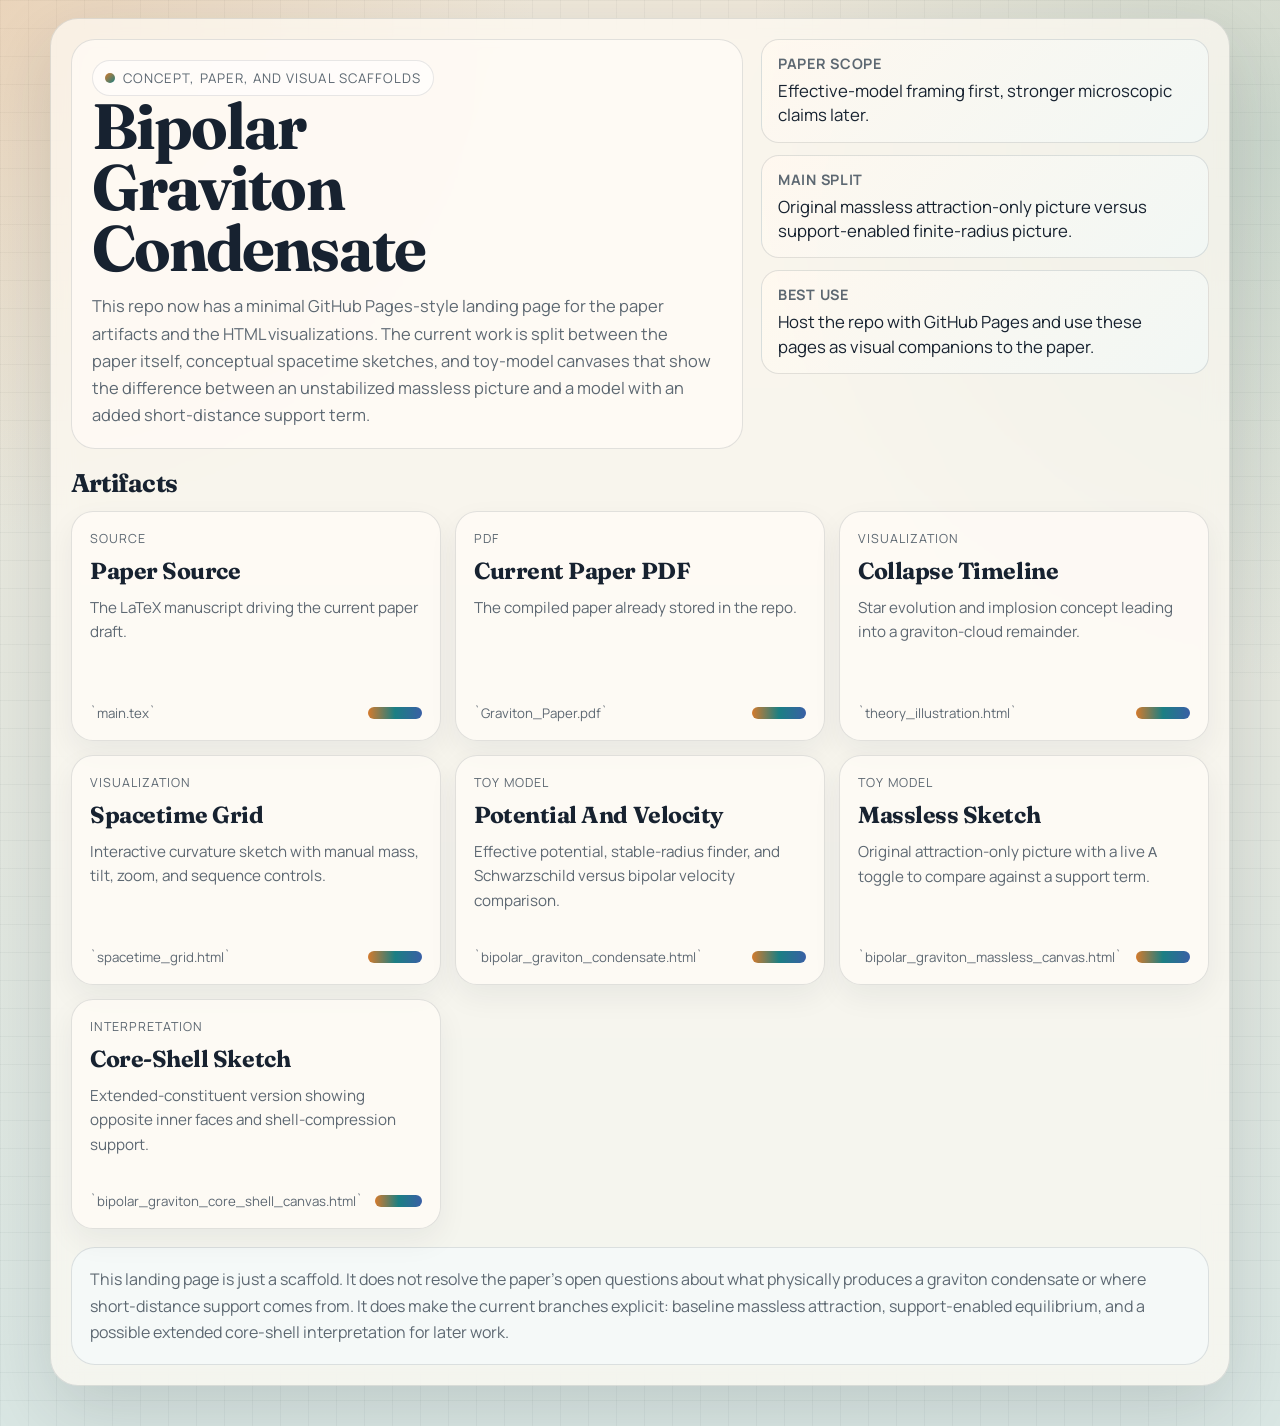
==== index.html @ 7fb21611 "Add visualization scaffold and landing page" ====
<!doctype html>
<html lang="en">
<head>
  <meta charset="utf-8" />
  <meta name="viewport" content="width=device-width, initial-scale=1" />
  <title>Bipolar Graviton Condensate</title>
  <style>
    @import url('https://fonts.googleapis.com/css2?family=Fraunces:opsz,wght@9..144,600;9..144,700&family=Manrope:wght@400;500;700&display=swap');

    :root {
      --bg-a: #efe8da;
      --bg-b: #d9e6e3;
      --ink: #172230;
      --muted: #5d6872;
      --line: rgba(23, 34, 48, 0.12);
      --card: rgba(255, 252, 246, 0.76);
      --shadow: rgba(26, 34, 45, 0.14);
      --accent-a: #d47a2c;
      --accent-b: #1b7f83;
      --accent-c: #395fa5;
    }

    * {
      box-sizing: border-box;
    }

    body {
      margin: 0;
      min-height: 100vh;
      color: var(--ink);
      font-family: 'Manrope', sans-serif;
      background:
        radial-gradient(circle at 0% 0%, rgba(212, 122, 44, 0.18), transparent 28%),
        radial-gradient(circle at 100% 10%, rgba(27, 127, 131, 0.16), transparent 30%),
        linear-gradient(rgba(23, 34, 48, 0.04) 1px, transparent 1px),
        linear-gradient(90deg, rgba(23, 34, 48, 0.04) 1px, transparent 1px),
        linear-gradient(180deg, var(--bg-a), var(--bg-b));
      background-size: auto, auto, 28px 28px, 28px 28px, auto;
    }

    main {
      width: min(1180px, calc(100vw - 28px));
      margin: 18px auto 40px;
      padding: 20px;
      border-radius: 28px;
      border: 1px solid var(--line);
      background: rgba(255, 251, 244, 0.7);
      box-shadow: 0 24px 70px var(--shadow);
      backdrop-filter: blur(12px);
    }

    .hero {
      display: grid;
      grid-template-columns: 1.2fr 0.8fr;
      gap: 18px;
      align-items: stretch;
      margin-bottom: 18px;
    }

    .panel {
      padding: 20px;
      border-radius: 24px;
      border: 1px solid var(--line);
      background: var(--card);
    }

    h1,
    h2 {
      margin: 0;
      font-family: 'Fraunces', serif;
      letter-spacing: -0.03em;
    }

    h1 {
      font-size: clamp(2.4rem, 5vw, 4.8rem);
      line-height: 0.95;
      max-width: 9ch;
    }

    .lead {
      margin: 14px 0 0;
      max-width: 62ch;
      color: var(--muted);
      line-height: 1.65;
      font-size: 1.03rem;
    }

    .tag {
      display: inline-flex;
      align-items: center;
      gap: 8px;
      padding: 8px 12px;
      border-radius: 999px;
      border: 1px solid rgba(23, 34, 48, 0.1);
      background: rgba(255, 255, 255, 0.55);
      font-size: 0.83rem;
      text-transform: uppercase;
      letter-spacing: 0.08em;
      color: var(--muted);
    }

    .pulse {
      width: 10px;
      height: 10px;
      border-radius: 999px;
      background: linear-gradient(135deg, var(--accent-a), var(--accent-b));
      box-shadow: 0 0 0 0 rgba(27, 127, 131, 0.34);
      animation: pulse 2.8s infinite;
    }

    @keyframes pulse {
      0% { box-shadow: 0 0 0 0 rgba(27, 127, 131, 0.34); }
      70% { box-shadow: 0 0 0 18px rgba(27, 127, 131, 0); }
      100% { box-shadow: 0 0 0 0 rgba(27, 127, 131, 0); }
    }

    .summary {
      display: grid;
      gap: 12px;
      align-content: start;
    }

    .summary-card {
      padding: 14px 16px;
      border-radius: 18px;
      border: 1px solid var(--line);
      background:
        linear-gradient(135deg, rgba(255, 248, 239, 0.88), rgba(241, 247, 245, 0.88));
    }

    .summary-card strong {
      display: block;
      margin-bottom: 6px;
      font-size: 0.9rem;
      text-transform: uppercase;
      letter-spacing: 0.05em;
      color: var(--muted);
    }

    .summary-card span {
      font-size: 1.05rem;
      line-height: 1.45;
    }

    .section-title {
      margin: 8px 0 12px;
      font-size: clamp(1.4rem, 2vw, 2rem);
    }

    .grid {
      display: grid;
      grid-template-columns: repeat(3, minmax(0, 1fr));
      gap: 14px;
    }

    a.card {
      display: flex;
      flex-direction: column;
      gap: 12px;
      min-height: 230px;
      padding: 18px;
      border-radius: 22px;
      border: 1px solid var(--line);
      background: var(--card);
      color: inherit;
      text-decoration: none;
      box-shadow: 0 12px 30px rgba(23, 34, 48, 0.06);
      transition: transform 160ms ease, box-shadow 160ms ease, border-color 160ms ease;
    }

    a.card:hover {
      transform: translateY(-3px);
      border-color: rgba(27, 127, 131, 0.35);
      box-shadow: 0 18px 36px rgba(23, 34, 48, 0.1);
    }

    .kicker {
      font-size: 0.78rem;
      text-transform: uppercase;
      letter-spacing: 0.08em;
      color: var(--muted);
    }

    .card h3 {
      margin: 0;
      font-family: 'Fraunces', serif;
      font-size: 1.45rem;
      line-height: 1.06;
      letter-spacing: -0.02em;
    }

    .card p {
      margin: 0;
      color: var(--muted);
      line-height: 1.6;
      font-size: 0.95rem;
    }

    .meta {
      margin-top: auto;
      display: flex;
      justify-content: space-between;
      gap: 12px;
      align-items: center;
      font-size: 0.83rem;
      color: var(--muted);
    }

    .swatch {
      width: 54px;
      height: 12px;
      border-radius: 999px;
      background: linear-gradient(90deg, var(--accent-a), var(--accent-b), var(--accent-c));
    }

    .notes {
      margin-top: 18px;
      padding: 18px;
      border-radius: 24px;
      border: 1px solid var(--line);
      background: rgba(246, 251, 251, 0.72);
      color: var(--muted);
      line-height: 1.65;
    }

    @media (max-width: 980px) {
      .hero,
      .grid {
        grid-template-columns: 1fr;
      }
    }
  </style>
</head>
<body>
  <main>
    <section class="hero">
      <div class="panel">
        <div class="tag"><span class="pulse"></span> Concept, Paper, and Visual Scaffolds</div>
        <h1>Bipolar Graviton Condensate</h1>
        <p class="lead">
          This repo now has a minimal GitHub Pages-style landing page for the paper artifacts and the HTML
          visualizations. The current work is split between the paper itself, conceptual spacetime sketches,
          and toy-model canvases that show the difference between an unstabilized massless picture and a model
          with an added short-distance support term.
        </p>
      </div>
      <div class="summary">
        <div class="summary-card">
          <strong>Paper Scope</strong>
          <span>Effective-model framing first, stronger microscopic claims later.</span>
        </div>
        <div class="summary-card">
          <strong>Main Split</strong>
          <span>Original massless attraction-only picture versus support-enabled finite-radius picture.</span>
        </div>
        <div class="summary-card">
          <strong>Best Use</strong>
          <span>Host the repo with GitHub Pages and use these pages as visual companions to the paper.</span>
        </div>
      </div>
    </section>

    <h2 class="section-title">Artifacts</h2>
    <section class="grid">
      <a class="card" href="main.tex">
        <div class="kicker">Source</div>
        <h3>Paper Source</h3>
        <p>The LaTeX manuscript driving the current paper draft.</p>
        <div class="meta"><span>`main.tex`</span><span class="swatch"></span></div>
      </a>

      <a class="card" href="Graviton_Paper.pdf">
        <div class="kicker">PDF</div>
        <h3>Current Paper PDF</h3>
        <p>The compiled paper already stored in the repo.</p>
        <div class="meta"><span>`Graviton_Paper.pdf`</span><span class="swatch"></span></div>
      </a>

      <a class="card" href="theory_illustration.html">
        <div class="kicker">Visualization</div>
        <h3>Collapse Timeline</h3>
        <p>Star evolution and implosion concept leading into a graviton-cloud remainder.</p>
        <div class="meta"><span>`theory_illustration.html`</span><span class="swatch"></span></div>
      </a>

      <a class="card" href="spacetime_grid.html">
        <div class="kicker">Visualization</div>
        <h3>Spacetime Grid</h3>
        <p>Interactive curvature sketch with manual mass, tilt, zoom, and sequence controls.</p>
        <div class="meta"><span>`spacetime_grid.html`</span><span class="swatch"></span></div>
      </a>

      <a class="card" href="bipolar_graviton_condensate.html">
        <div class="kicker">Toy Model</div>
        <h3>Potential And Velocity</h3>
        <p>Effective potential, stable-radius finder, and Schwarzschild versus bipolar velocity comparison.</p>
        <div class="meta"><span>`bipolar_graviton_condensate.html`</span><span class="swatch"></span></div>
      </a>

      <a class="card" href="bipolar_graviton_massless_canvas.html">
        <div class="kicker">Toy Model</div>
        <h3>Massless Sketch</h3>
        <p>Original attraction-only picture with a live <code>A</code> toggle to compare against a support term.</p>
        <div class="meta"><span>`bipolar_graviton_massless_canvas.html`</span><span class="swatch"></span></div>
      </a>

      <a class="card" href="bipolar_graviton_core_shell_canvas.html">
        <div class="kicker">Interpretation</div>
        <h3>Core-Shell Sketch</h3>
        <p>Extended-constituent version showing opposite inner faces and shell-compression support.</p>
        <div class="meta"><span>`bipolar_graviton_core_shell_canvas.html`</span><span class="swatch"></span></div>
      </a>
    </section>

    <section class="notes">
      This landing page is just a scaffold. It does not resolve the paper's open questions about what physically
      produces a graviton condensate or where short-distance support comes from. It does make the current branches
      explicit: baseline massless attraction, support-enabled equilibrium, and a possible extended core-shell
      interpretation for later work.
    </section>
  </main>
</body>
</html>
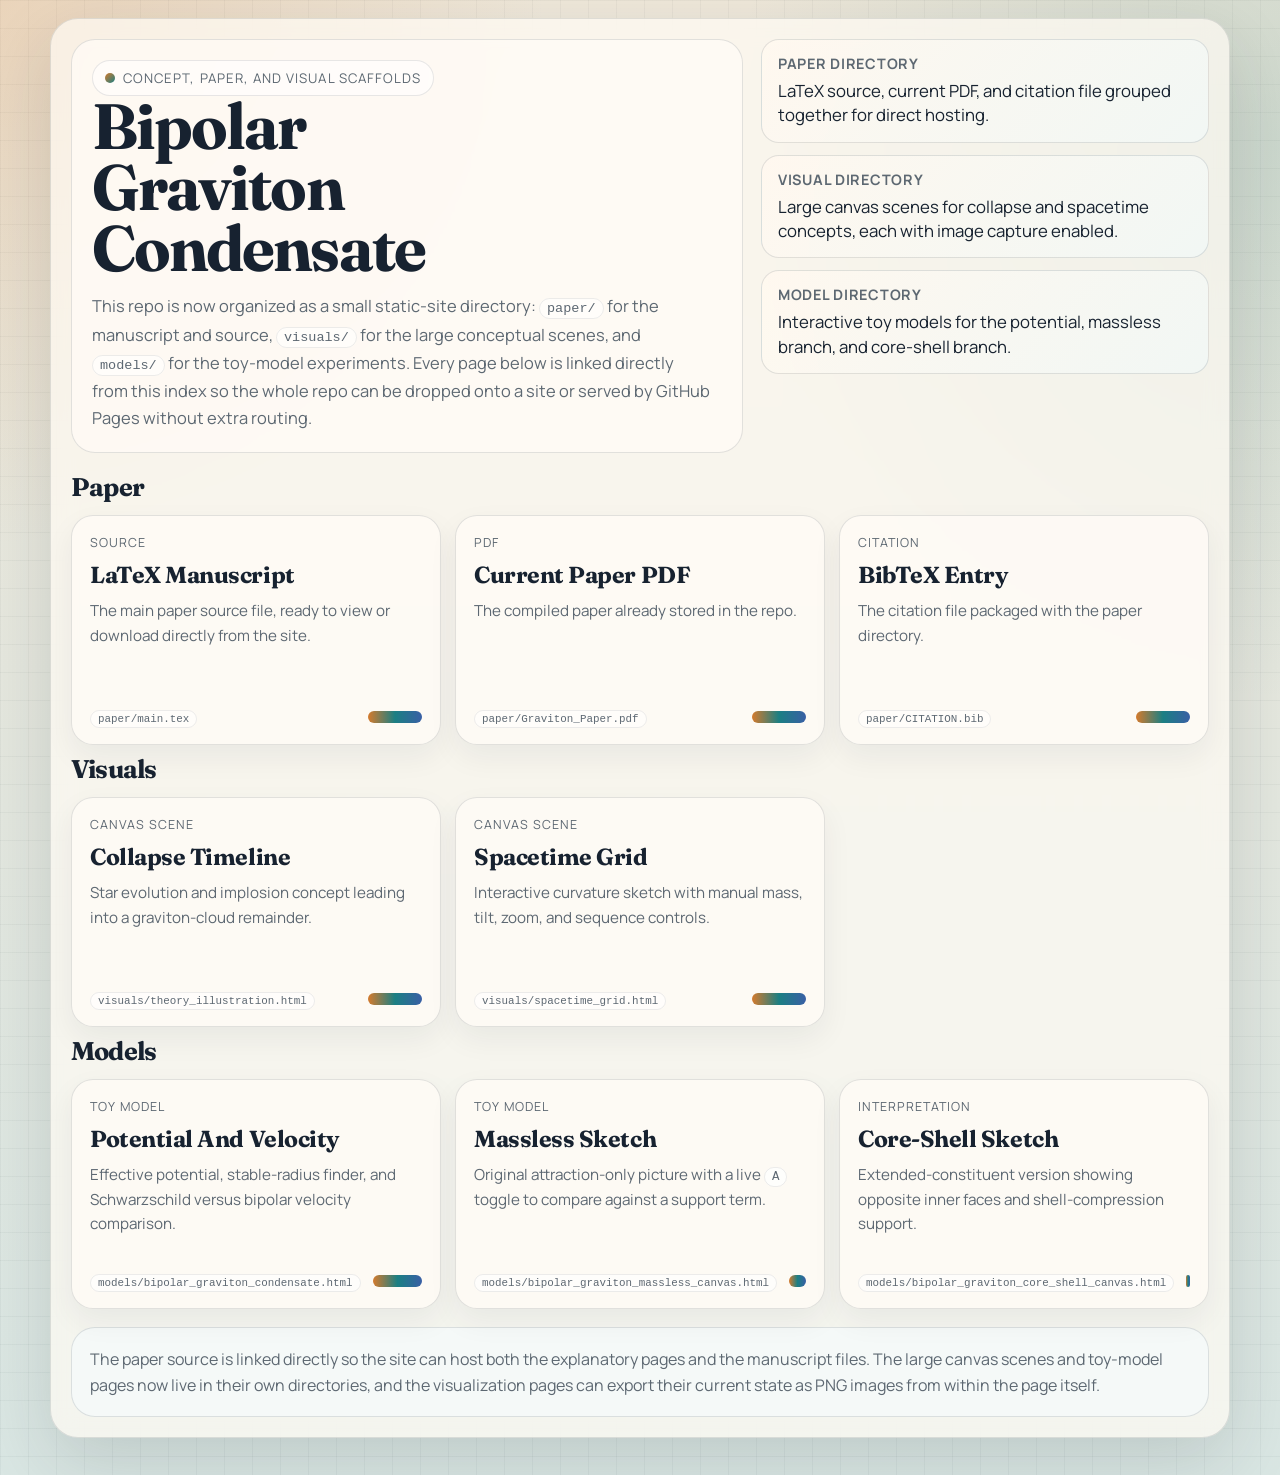
==== commit 5dca3bf7: "Reorganize site structure and add capture tools" ====
--- a/index.html
+++ b/index.html
@@ -223,6 +223,15 @@
       line-height: 1.65;
     }
 
+    code {
+      font-family: "SFMono-Regular", Menlo, Consolas, monospace;
+      font-size: 0.82em;
+      padding: 2px 7px;
+      border-radius: 999px;
+      background: rgba(255, 255, 255, 0.62);
+      border: 1px solid rgba(23, 34, 48, 0.08);
+    }
+
     @media (max-width: 980px) {
       .hero,
       .grid {
@@ -238,85 +247,97 @@
         <div class="tag"><span class="pulse"></span> Concept, Paper, and Visual Scaffolds</div>
         <h1>Bipolar Graviton Condensate</h1>
         <p class="lead">
-          This repo now has a minimal GitHub Pages-style landing page for the paper artifacts and the HTML
-          visualizations. The current work is split between the paper itself, conceptual spacetime sketches,
-          and toy-model canvases that show the difference between an unstabilized massless picture and a model
-          with an added short-distance support term.
+          This repo is now organized as a small static-site directory: <code>paper/</code> for the manuscript
+          and source, <code>visuals/</code> for the large conceptual scenes, and <code>models/</code> for the
+          toy-model experiments. Every page below is linked directly from this index so the whole repo can be
+          dropped onto a site or served by GitHub Pages without extra routing.
         </p>
       </div>
       <div class="summary">
         <div class="summary-card">
-          <strong>Paper Scope</strong>
-          <span>Effective-model framing first, stronger microscopic claims later.</span>
+          <strong>Paper Directory</strong>
+          <span>LaTeX source, current PDF, and citation file grouped together for direct hosting.</span>
         </div>
         <div class="summary-card">
-          <strong>Main Split</strong>
-          <span>Original massless attraction-only picture versus support-enabled finite-radius picture.</span>
+          <strong>Visual Directory</strong>
+          <span>Large canvas scenes for collapse and spacetime concepts, each with image capture enabled.</span>
         </div>
         <div class="summary-card">
-          <strong>Best Use</strong>
-          <span>Host the repo with GitHub Pages and use these pages as visual companions to the paper.</span>
+          <strong>Model Directory</strong>
+          <span>Interactive toy models for the potential, massless branch, and core-shell branch.</span>
         </div>
       </div>
     </section>
 
-    <h2 class="section-title">Artifacts</h2>
+    <h2 class="section-title">Paper</h2>
     <section class="grid">
-      <a class="card" href="main.tex">
+      <a class="card" href="paper/main.tex" download>
         <div class="kicker">Source</div>
-        <h3>Paper Source</h3>
-        <p>The LaTeX manuscript driving the current paper draft.</p>
-        <div class="meta"><span>`main.tex`</span><span class="swatch"></span></div>
-      </a>
-
-      <a class="card" href="Graviton_Paper.pdf">
+        <h3>LaTeX Manuscript</h3>
+        <p>The main paper source file, ready to view or download directly from the site.</p>
+        <div class="meta"><span><code>paper/main.tex</code></span><span class="swatch"></span></div>
+      </a>
+
+      <a class="card" href="paper/Graviton_Paper.pdf">
         <div class="kicker">PDF</div>
         <h3>Current Paper PDF</h3>
         <p>The compiled paper already stored in the repo.</p>
-        <div class="meta"><span>`Graviton_Paper.pdf`</span><span class="swatch"></span></div>
-      </a>
-
-      <a class="card" href="theory_illustration.html">
-        <div class="kicker">Visualization</div>
+        <div class="meta"><span><code>paper/Graviton_Paper.pdf</code></span><span class="swatch"></span></div>
+      </a>
+
+      <a class="card" href="paper/CITATION.bib" download>
+        <div class="kicker">Citation</div>
+        <h3>BibTeX Entry</h3>
+        <p>The citation file packaged with the paper directory.</p>
+        <div class="meta"><span><code>paper/CITATION.bib</code></span><span class="swatch"></span></div>
+      </a>
+    </section>
+
+    <h2 class="section-title">Visuals</h2>
+    <section class="grid">
+      <a class="card" href="visuals/theory_illustration.html">
+        <div class="kicker">Canvas Scene</div>
         <h3>Collapse Timeline</h3>
         <p>Star evolution and implosion concept leading into a graviton-cloud remainder.</p>
-        <div class="meta"><span>`theory_illustration.html`</span><span class="swatch"></span></div>
-      </a>
-
-      <a class="card" href="spacetime_grid.html">
-        <div class="kicker">Visualization</div>
+        <div class="meta"><span><code>visuals/theory_illustration.html</code></span><span class="swatch"></span></div>
+      </a>
+
+      <a class="card" href="visuals/spacetime_grid.html">
+        <div class="kicker">Canvas Scene</div>
         <h3>Spacetime Grid</h3>
         <p>Interactive curvature sketch with manual mass, tilt, zoom, and sequence controls.</p>
-        <div class="meta"><span>`spacetime_grid.html`</span><span class="swatch"></span></div>
-      </a>
-
-      <a class="card" href="bipolar_graviton_condensate.html">
+        <div class="meta"><span><code>visuals/spacetime_grid.html</code></span><span class="swatch"></span></div>
+      </a>
+    </section>
+
+    <h2 class="section-title">Models</h2>
+    <section class="grid">
+      <a class="card" href="models/bipolar_graviton_condensate.html">
         <div class="kicker">Toy Model</div>
         <h3>Potential And Velocity</h3>
         <p>Effective potential, stable-radius finder, and Schwarzschild versus bipolar velocity comparison.</p>
-        <div class="meta"><span>`bipolar_graviton_condensate.html`</span><span class="swatch"></span></div>
-      </a>
-
-      <a class="card" href="bipolar_graviton_massless_canvas.html">
+        <div class="meta"><span><code>models/bipolar_graviton_condensate.html</code></span><span class="swatch"></span></div>
+      </a>
+
+      <a class="card" href="models/bipolar_graviton_massless_canvas.html">
         <div class="kicker">Toy Model</div>
         <h3>Massless Sketch</h3>
         <p>Original attraction-only picture with a live <code>A</code> toggle to compare against a support term.</p>
-        <div class="meta"><span>`bipolar_graviton_massless_canvas.html`</span><span class="swatch"></span></div>
-      </a>
-
-      <a class="card" href="bipolar_graviton_core_shell_canvas.html">
+        <div class="meta"><span><code>models/bipolar_graviton_massless_canvas.html</code></span><span class="swatch"></span></div>
+      </a>
+
+      <a class="card" href="models/bipolar_graviton_core_shell_canvas.html">
         <div class="kicker">Interpretation</div>
         <h3>Core-Shell Sketch</h3>
         <p>Extended-constituent version showing opposite inner faces and shell-compression support.</p>
-        <div class="meta"><span>`bipolar_graviton_core_shell_canvas.html`</span><span class="swatch"></span></div>
+        <div class="meta"><span><code>models/bipolar_graviton_core_shell_canvas.html</code></span><span class="swatch"></span></div>
       </a>
     </section>
 
     <section class="notes">
-      This landing page is just a scaffold. It does not resolve the paper's open questions about what physically
-      produces a graviton condensate or where short-distance support comes from. It does make the current branches
-      explicit: baseline massless attraction, support-enabled equilibrium, and a possible extended core-shell
-      interpretation for later work.
+      The paper source is linked directly so the site can host both the explanatory pages and the manuscript files.
+      The large canvas scenes and toy-model pages now live in their own directories, and the visualization pages
+      can export their current state as PNG images from within the page itself.
     </section>
   </main>
 </body>
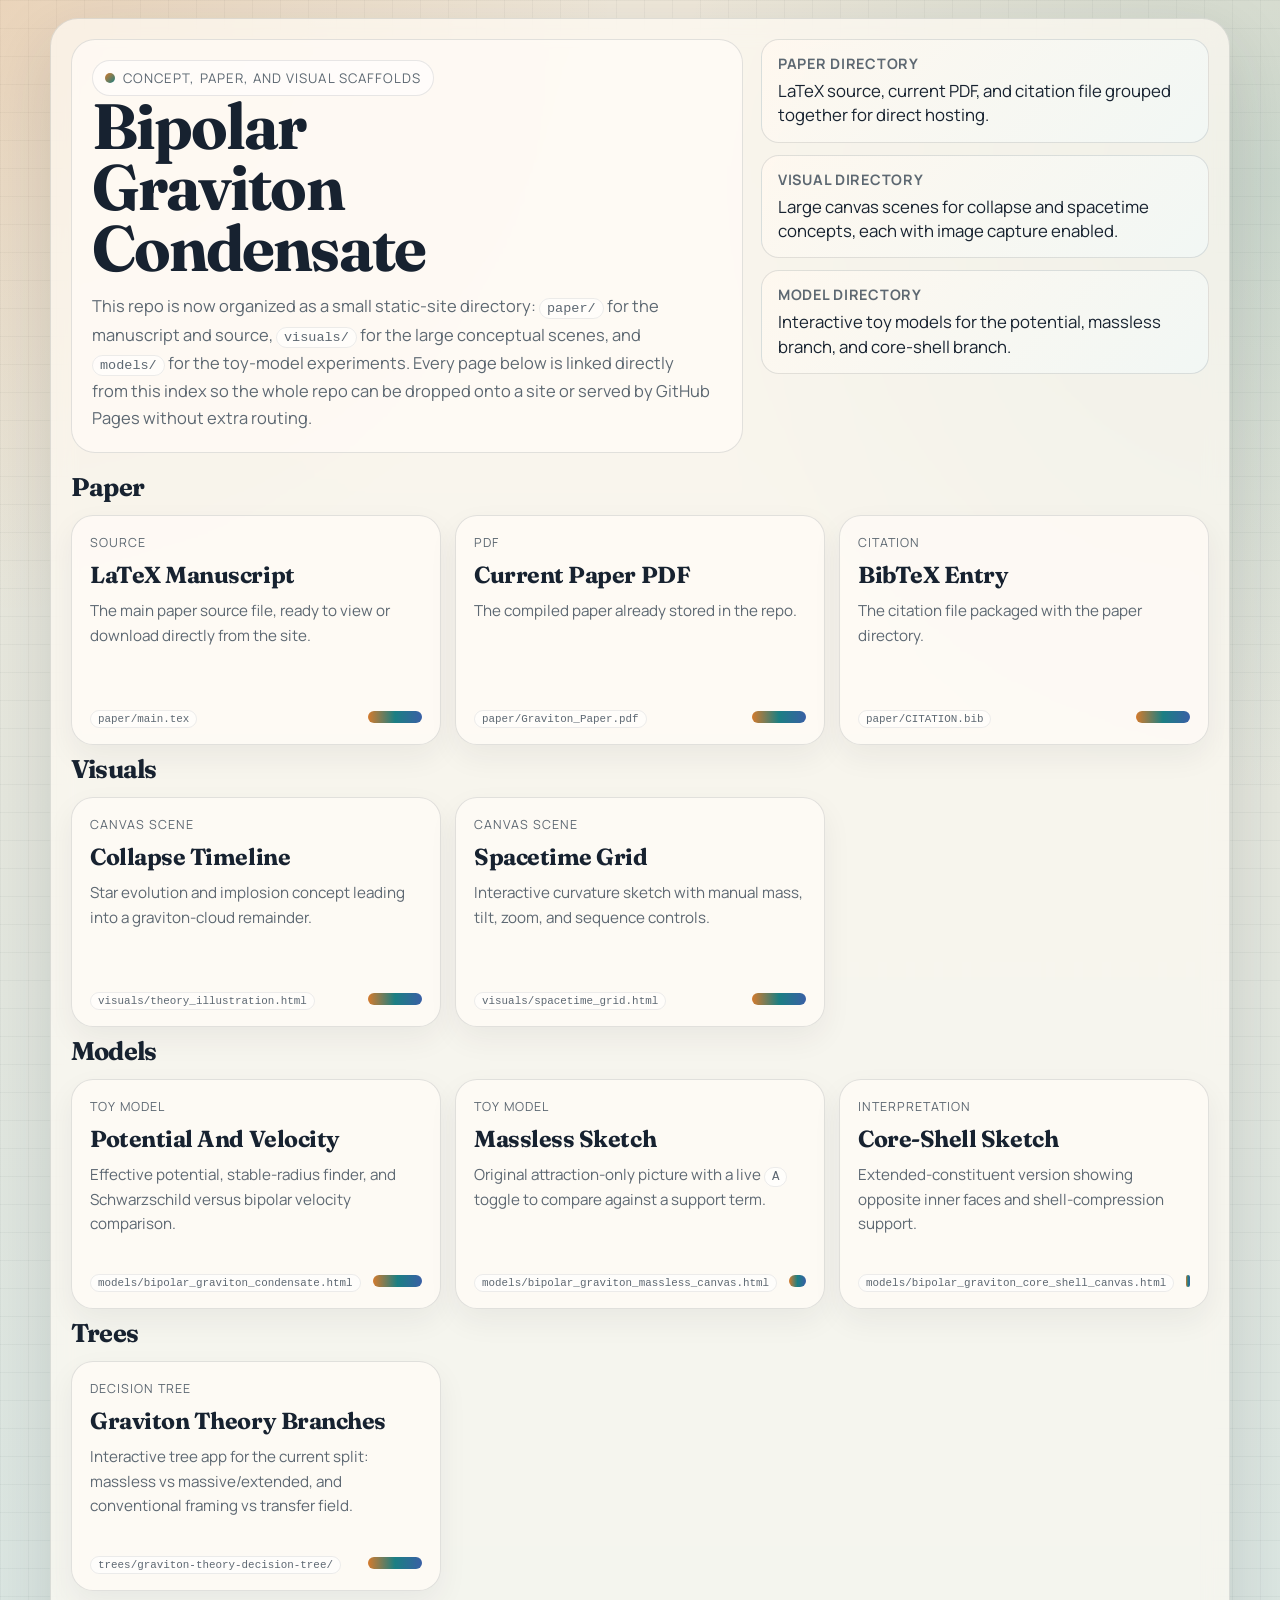
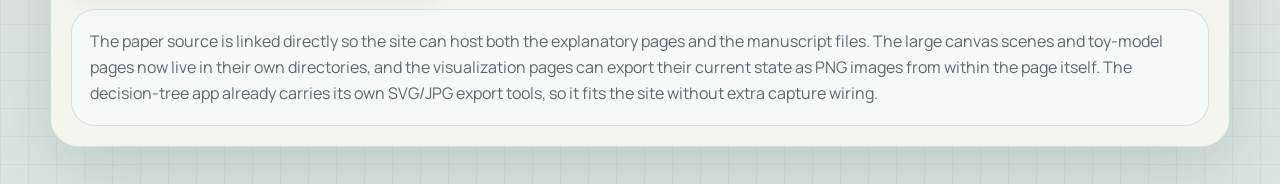
==== commit 34068994: "Add theory decision tree app and README" ====
--- a/index.html
+++ b/index.html
@@ -334,10 +334,21 @@
       </a>
     </section>
 
+    <h2 class="section-title">Trees</h2>
+    <section class="grid">
+      <a class="card" href="trees/graviton-theory-decision-tree/index.html">
+        <div class="kicker">Decision Tree</div>
+        <h3>Graviton Theory Branches</h3>
+        <p>Interactive tree app for the current split: massless vs massive/extended, and conventional framing vs transfer field.</p>
+        <div class="meta"><span><code>trees/graviton-theory-decision-tree/</code></span><span class="swatch"></span></div>
+      </a>
+    </section>
+
     <section class="notes">
       The paper source is linked directly so the site can host both the explanatory pages and the manuscript files.
       The large canvas scenes and toy-model pages now live in their own directories, and the visualization pages
-      can export their current state as PNG images from within the page itself.
+      can export their current state as PNG images from within the page itself. The decision-tree app already
+      carries its own SVG/JPG export tools, so it fits the site without extra capture wiring.
     </section>
   </main>
 </body>
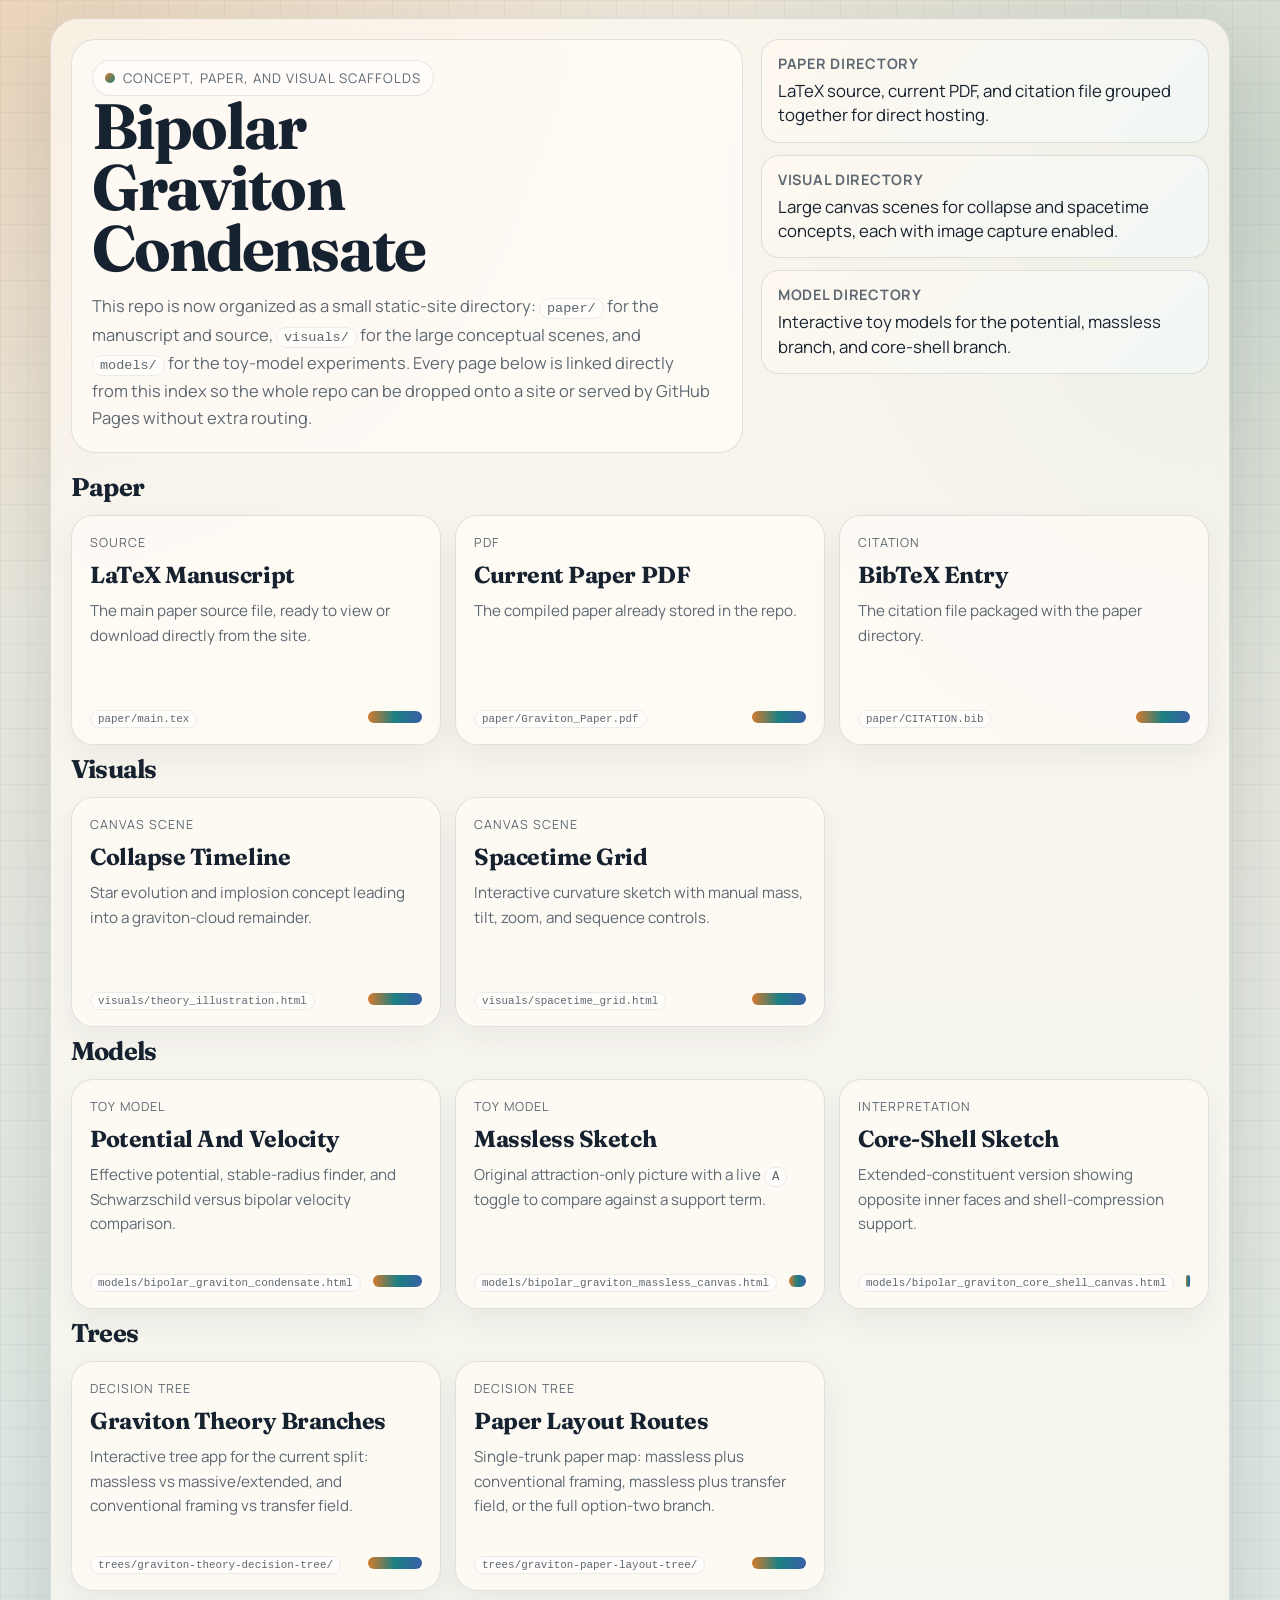
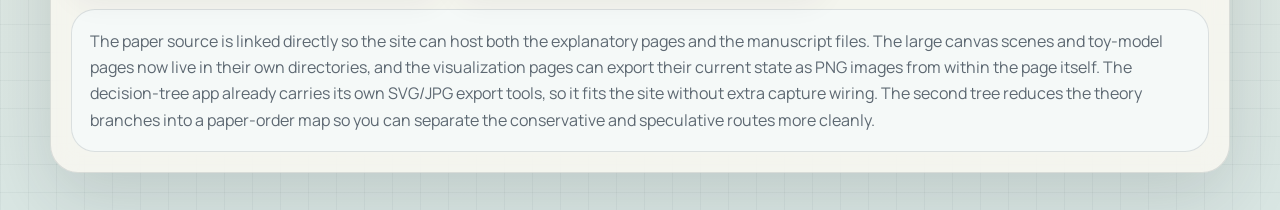
==== commit 72607f89: "Add paper layout decision tree" ====
--- a/index.html
+++ b/index.html
@@ -342,13 +342,22 @@
         <p>Interactive tree app for the current split: massless vs massive/extended, and conventional framing vs transfer field.</p>
         <div class="meta"><span><code>trees/graviton-theory-decision-tree/</code></span><span class="swatch"></span></div>
       </a>
+
+      <a class="card" href="trees/graviton-paper-layout-tree/index.html">
+        <div class="kicker">Decision Tree</div>
+        <h3>Paper Layout Routes</h3>
+        <p>Single-trunk paper map: massless plus conventional framing, massless plus transfer field, or the full option-two branch.</p>
+        <div class="meta"><span><code>trees/graviton-paper-layout-tree/</code></span><span class="swatch"></span></div>
+      </a>
     </section>
 
     <section class="notes">
       The paper source is linked directly so the site can host both the explanatory pages and the manuscript files.
       The large canvas scenes and toy-model pages now live in their own directories, and the visualization pages
       can export their current state as PNG images from within the page itself. The decision-tree app already
-      carries its own SVG/JPG export tools, so it fits the site without extra capture wiring.
+      carries its own SVG/JPG export tools, so it fits the site without extra capture wiring. The second tree
+      reduces the theory branches into a paper-order map so you can separate the conservative and speculative
+      routes more cleanly.
     </section>
   </main>
 </body>
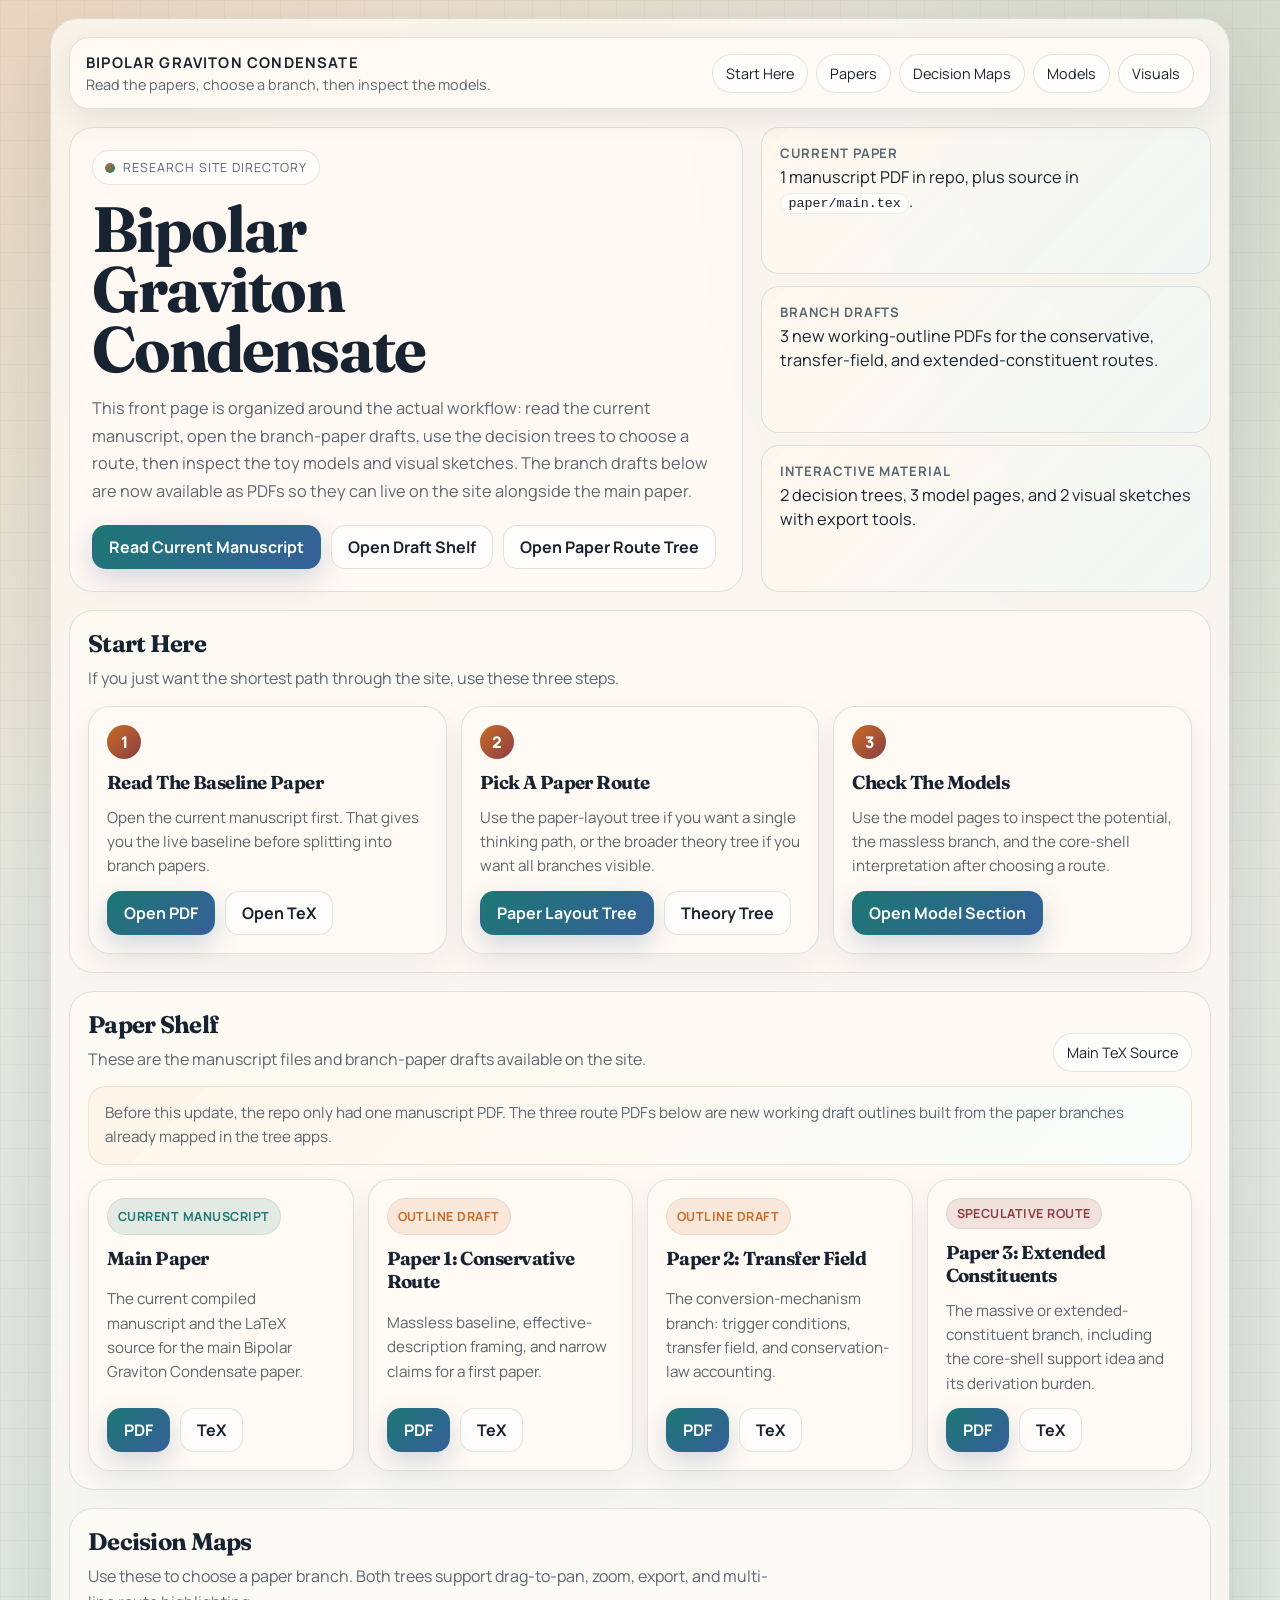
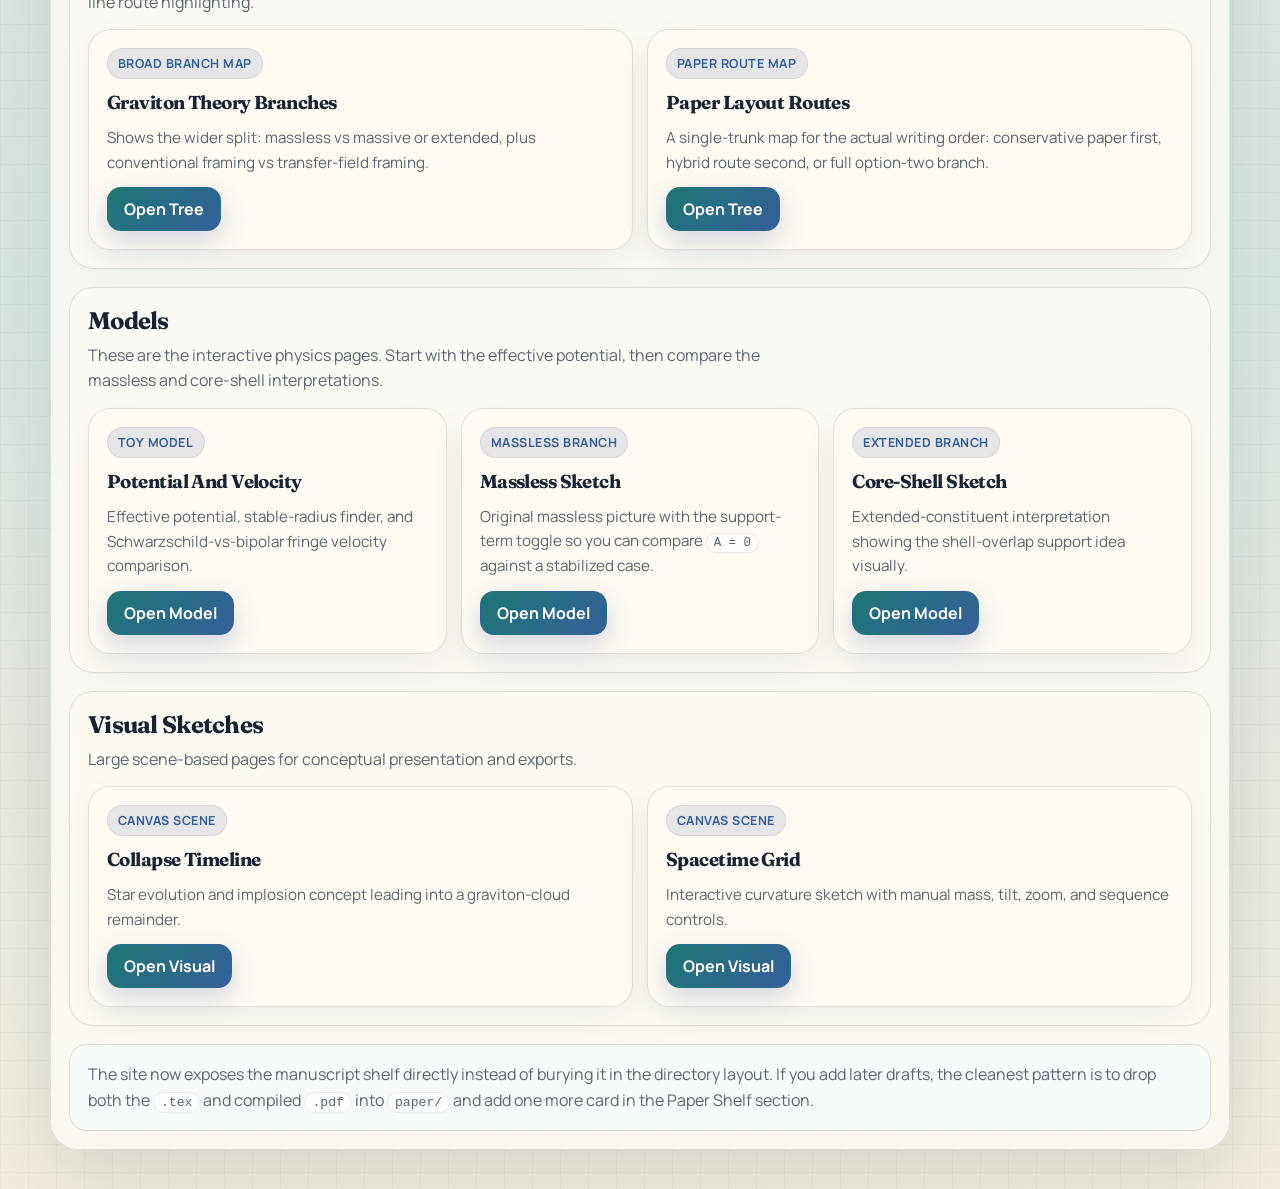
==== commit 1418d4f9: "Redesign index and add branch paper drafts" ====
--- a/index.html
+++ b/index.html
@@ -5,23 +5,28 @@
   <meta name="viewport" content="width=device-width, initial-scale=1" />
   <title>Bipolar Graviton Condensate</title>
   <style>
-    @import url('https://fonts.googleapis.com/css2?family=Fraunces:opsz,wght@9..144,600;9..144,700&family=Manrope:wght@400;500;700&display=swap');
+    @import url('https://fonts.googleapis.com/css2?family=Fraunces:opsz,wght@9..144,600;9..144,700&family=Manrope:wght@400;500;700;800&display=swap');
 
     :root {
-      --bg-a: #efe8da;
-      --bg-b: #d9e6e3;
-      --ink: #172230;
-      --muted: #5d6872;
-      --line: rgba(23, 34, 48, 0.12);
-      --card: rgba(255, 252, 246, 0.76);
-      --shadow: rgba(26, 34, 45, 0.14);
-      --accent-a: #d47a2c;
-      --accent-b: #1b7f83;
-      --accent-c: #395fa5;
+      --bg: #f3ede1;
+      --paper: rgba(255, 250, 244, 0.88);
+      --paper-strong: #fffaf3;
+      --ink: #182331;
+      --muted: #5a6670;
+      --line: rgba(24, 35, 49, 0.12);
+      --shadow: rgba(20, 31, 44, 0.12);
+      --warm: #c96b25;
+      --teal: #1d7774;
+      --blue: #355f99;
+      --rose: #8a3f44;
     }
 
     * {
       box-sizing: border-box;
+    }
+
+    html {
+      scroll-behavior: smooth;
     }
 
     body {
@@ -30,193 +35,327 @@
       color: var(--ink);
       font-family: 'Manrope', sans-serif;
       background:
-        radial-gradient(circle at 0% 0%, rgba(212, 122, 44, 0.18), transparent 28%),
-        radial-gradient(circle at 100% 10%, rgba(27, 127, 131, 0.16), transparent 30%),
-        linear-gradient(rgba(23, 34, 48, 0.04) 1px, transparent 1px),
-        linear-gradient(90deg, rgba(23, 34, 48, 0.04) 1px, transparent 1px),
-        linear-gradient(180deg, var(--bg-a), var(--bg-b));
+        radial-gradient(circle at top left, rgba(201, 107, 37, 0.14), transparent 28%),
+        radial-gradient(circle at top right, rgba(29, 119, 116, 0.12), transparent 30%),
+        linear-gradient(rgba(24, 35, 49, 0.035) 1px, transparent 1px),
+        linear-gradient(90deg, rgba(24, 35, 49, 0.035) 1px, transparent 1px),
+        linear-gradient(180deg, #efe8da, #dbe7e2 68%, #f3ede1);
       background-size: auto, auto, 28px 28px, 28px 28px, auto;
     }
 
-    main {
+    .shell {
       width: min(1180px, calc(100vw - 28px));
       margin: 18px auto 40px;
-      padding: 20px;
+      padding: 18px;
       border-radius: 28px;
       border: 1px solid var(--line);
-      background: rgba(255, 251, 244, 0.7);
-      box-shadow: 0 24px 70px var(--shadow);
+      background: rgba(255, 252, 247, 0.72);
+      box-shadow: 0 26px 80px var(--shadow);
       backdrop-filter: blur(12px);
+    }
+
+    .topbar {
+      position: sticky;
+      top: 0;
+      z-index: 20;
+      display: flex;
+      align-items: center;
+      justify-content: space-between;
+      gap: 16px;
+      padding: 14px 16px;
+      border-radius: 20px;
+      border: 1px solid var(--line);
+      background: rgba(255, 251, 245, 0.92);
+      box-shadow: 0 10px 28px rgba(24, 35, 49, 0.08);
+    }
+
+    .brand {
+      display: grid;
+      gap: 3px;
+    }
+
+    .brand strong {
+      font-size: 0.92rem;
+      letter-spacing: 0.08em;
+      text-transform: uppercase;
+    }
+
+    .brand span {
+      color: var(--muted);
+      font-size: 0.9rem;
+    }
+
+    nav {
+      display: flex;
+      flex-wrap: wrap;
+      gap: 8px;
+    }
+
+    nav a,
+    .mini-link {
+      display: inline-flex;
+      align-items: center;
+      justify-content: center;
+      padding: 9px 13px;
+      border-radius: 999px;
+      border: 1px solid var(--line);
+      background: rgba(255, 255, 255, 0.74);
+      color: var(--ink);
+      text-decoration: none;
+      font-size: 0.9rem;
+      transition: transform 140ms ease, border-color 140ms ease, background 140ms ease;
+    }
+
+    nav a:hover,
+    .mini-link:hover,
+    .button:hover,
+    .text-link:hover {
+      transform: translateY(-1px);
+      border-color: rgba(29, 119, 116, 0.35);
     }
 
     .hero {
       display: grid;
-      grid-template-columns: 1.2fr 0.8fr;
+      grid-template-columns: minmax(0, 1.35fr) minmax(290px, 0.9fr);
       gap: 18px;
-      align-items: stretch;
-      margin-bottom: 18px;
+      margin-top: 18px;
     }
 
     .panel {
-      padding: 20px;
+      padding: 22px;
       border-radius: 24px;
       border: 1px solid var(--line);
-      background: var(--card);
-    }
-
-    h1,
-    h2 {
-      margin: 0;
-      font-family: 'Fraunces', serif;
-      letter-spacing: -0.03em;
-    }
-
-    h1 {
-      font-size: clamp(2.4rem, 5vw, 4.8rem);
-      line-height: 0.95;
-      max-width: 9ch;
-    }
-
-    .lead {
-      margin: 14px 0 0;
-      max-width: 62ch;
-      color: var(--muted);
-      line-height: 1.65;
-      font-size: 1.03rem;
-    }
-
-    .tag {
+      background: var(--paper);
+    }
+
+    .kicker {
       display: inline-flex;
       align-items: center;
       gap: 8px;
       padding: 8px 12px;
       border-radius: 999px;
-      border: 1px solid rgba(23, 34, 48, 0.1);
+      border: 1px solid rgba(24, 35, 49, 0.1);
       background: rgba(255, 255, 255, 0.55);
-      font-size: 0.83rem;
+      color: var(--muted);
+      font-size: 0.78rem;
       text-transform: uppercase;
       letter-spacing: 0.08em;
-      color: var(--muted);
-    }
-
-    .pulse {
+    }
+
+    .dot {
       width: 10px;
       height: 10px;
       border-radius: 999px;
-      background: linear-gradient(135deg, var(--accent-a), var(--accent-b));
-      box-shadow: 0 0 0 0 rgba(27, 127, 131, 0.34);
+      background: linear-gradient(135deg, var(--warm), var(--teal));
+      box-shadow: 0 0 0 0 rgba(29, 119, 116, 0.32);
       animation: pulse 2.8s infinite;
     }
 
     @keyframes pulse {
-      0% { box-shadow: 0 0 0 0 rgba(27, 127, 131, 0.34); }
-      70% { box-shadow: 0 0 0 18px rgba(27, 127, 131, 0); }
-      100% { box-shadow: 0 0 0 0 rgba(27, 127, 131, 0); }
-    }
-
-    .summary {
+      0% { box-shadow: 0 0 0 0 rgba(29, 119, 116, 0.32); }
+      70% { box-shadow: 0 0 0 18px rgba(29, 119, 116, 0); }
+      100% { box-shadow: 0 0 0 0 rgba(29, 119, 116, 0); }
+    }
+
+    h1,
+    h2,
+    h3 {
+      margin: 0;
+      font-family: 'Fraunces', serif;
+      letter-spacing: -0.03em;
+    }
+
+    h1 {
+      margin-top: 14px;
+      font-size: clamp(2.6rem, 5vw, 4.9rem);
+      line-height: 0.94;
+      max-width: 10ch;
+    }
+
+    .lead {
+      margin: 16px 0 0;
+      max-width: 62ch;
+      color: var(--muted);
+      line-height: 1.68;
+      font-size: 1.02rem;
+    }
+
+    .actions {
+      display: flex;
+      flex-wrap: wrap;
+      gap: 10px;
+      margin-top: 20px;
+    }
+
+    .button,
+    .text-link {
+      display: inline-flex;
+      align-items: center;
+      justify-content: center;
+      gap: 8px;
+      min-height: 44px;
+      padding: 0 16px;
+      border-radius: 14px;
+      text-decoration: none;
+      font-weight: 700;
+      transition: transform 140ms ease, border-color 140ms ease, background 140ms ease;
+    }
+
+    .button {
+      border: 1px solid transparent;
+      background: linear-gradient(135deg, var(--teal), var(--blue));
+      color: #fff;
+      box-shadow: 0 10px 26px rgba(53, 95, 153, 0.22);
+    }
+
+    .text-link {
+      border: 1px solid var(--line);
+      background: rgba(255, 255, 255, 0.66);
+      color: var(--ink);
+    }
+
+    .stack {
       display: grid;
       gap: 12px;
-      align-content: start;
-    }
-
-    .summary-card {
-      padding: 14px 16px;
+    }
+
+    .metric {
+      padding: 16px 18px;
       border-radius: 18px;
       border: 1px solid var(--line);
-      background:
-        linear-gradient(135deg, rgba(255, 248, 239, 0.88), rgba(241, 247, 245, 0.88));
-    }
-
-    .summary-card strong {
+      background: linear-gradient(135deg, rgba(255, 247, 238, 0.92), rgba(240, 248, 246, 0.88));
+    }
+
+    .metric strong {
       display: block;
-      margin-bottom: 6px;
-      font-size: 0.9rem;
+      margin-bottom: 4px;
+      color: var(--muted);
+      font-size: 0.82rem;
       text-transform: uppercase;
-      letter-spacing: 0.05em;
+      letter-spacing: 0.07em;
+    }
+
+    .metric span {
+      font-size: 1.02rem;
+      line-height: 1.45;
+    }
+
+    .section {
+      margin-top: 18px;
+      padding: 18px;
+      border-radius: 24px;
+      border: 1px solid var(--line);
+      background: rgba(255, 251, 245, 0.68);
+    }
+
+    .section-head {
+      display: flex;
+      align-items: end;
+      justify-content: space-between;
+      gap: 16px;
+      margin-bottom: 14px;
+    }
+
+    .section-head p {
+      margin: 8px 0 0;
       color: var(--muted);
-    }
-
-    .summary-card span {
-      font-size: 1.05rem;
-      line-height: 1.45;
-    }
-
-    .section-title {
-      margin: 8px 0 12px;
-      font-size: clamp(1.4rem, 2vw, 2rem);
-    }
-
-    .grid {
+      line-height: 1.6;
+      max-width: 68ch;
+    }
+
+    .grid-3,
+    .grid-4,
+    .grid-2 {
       display: grid;
+      gap: 14px;
+    }
+
+    .grid-3 {
       grid-template-columns: repeat(3, minmax(0, 1fr));
-      gap: 14px;
-    }
-
-    a.card {
-      display: flex;
-      flex-direction: column;
+    }
+
+    .grid-4 {
+      grid-template-columns: repeat(4, minmax(0, 1fr));
+    }
+
+    .grid-2 {
+      grid-template-columns: repeat(2, minmax(0, 1fr));
+    }
+
+    .card {
+      display: grid;
       gap: 12px;
-      min-height: 230px;
+      min-height: 210px;
       padding: 18px;
       border-radius: 22px;
       border: 1px solid var(--line);
-      background: var(--card);
-      color: inherit;
-      text-decoration: none;
-      box-shadow: 0 12px 30px rgba(23, 34, 48, 0.06);
-      transition: transform 160ms ease, box-shadow 160ms ease, border-color 160ms ease;
-    }
-
-    a.card:hover {
-      transform: translateY(-3px);
-      border-color: rgba(27, 127, 131, 0.35);
-      box-shadow: 0 18px 36px rgba(23, 34, 48, 0.1);
-    }
-
-    .kicker {
-      font-size: 0.78rem;
-      text-transform: uppercase;
-      letter-spacing: 0.08em;
-      color: var(--muted);
-    }
-
-    .card h3 {
-      margin: 0;
-      font-family: 'Fraunces', serif;
-      font-size: 1.45rem;
-      line-height: 1.06;
-      letter-spacing: -0.02em;
-    }
-
-    .card p {
+      background: var(--paper-strong);
+      box-shadow: 0 14px 34px rgba(24, 35, 49, 0.06);
+    }
+
+    .card p,
+    .card li,
+    .note {
       margin: 0;
       color: var(--muted);
       line-height: 1.6;
       font-size: 0.95rem;
     }
 
-    .meta {
+    .step-number {
+      display: inline-flex;
+      align-items: center;
+      justify-content: center;
+      width: 34px;
+      height: 34px;
+      border-radius: 999px;
+      background: linear-gradient(135deg, var(--warm), var(--rose));
+      color: #fff;
+      font-weight: 800;
+    }
+
+    .chips {
+      display: flex;
+      flex-wrap: wrap;
+      gap: 8px;
+    }
+
+    .chip {
+      display: inline-flex;
+      align-items: center;
+      padding: 6px 10px;
+      border-radius: 999px;
+      font-size: 0.78rem;
+      font-weight: 700;
+      letter-spacing: 0.04em;
+      text-transform: uppercase;
+      border: 1px solid rgba(24, 35, 49, 0.08);
+    }
+
+    .chip.current { background: rgba(29, 119, 116, 0.12); color: var(--teal); }
+    .chip.outline { background: rgba(201, 107, 37, 0.12); color: var(--warm); }
+    .chip.speculative { background: rgba(138, 63, 68, 0.12); color: var(--rose); }
+    .chip.model { background: rgba(53, 95, 153, 0.12); color: var(--blue); }
+
+    .card-actions {
+      display: flex;
+      flex-wrap: wrap;
+      gap: 10px;
       margin-top: auto;
-      display: flex;
-      justify-content: space-between;
-      gap: 12px;
-      align-items: center;
-      font-size: 0.83rem;
-      color: var(--muted);
-    }
-
-    .swatch {
-      width: 54px;
-      height: 12px;
-      border-radius: 999px;
-      background: linear-gradient(90deg, var(--accent-a), var(--accent-b), var(--accent-c));
-    }
-
-    .notes {
+    }
+
+    .note-band {
+      margin-bottom: 14px;
+      padding: 14px 16px;
+      border-radius: 18px;
+      border: 1px solid rgba(201, 107, 37, 0.18);
+      background: linear-gradient(135deg, rgba(255, 245, 232, 0.92), rgba(247, 252, 251, 0.9));
+    }
+
+    .footer-note {
       margin-top: 18px;
-      padding: 18px;
-      border-radius: 24px;
+      padding: 16px 18px;
+      border-radius: 18px;
       border: 1px solid var(--line);
       background: rgba(246, 251, 251, 0.72);
       color: var(--muted);
@@ -228,136 +367,306 @@
       font-size: 0.82em;
       padding: 2px 7px;
       border-radius: 999px;
-      background: rgba(255, 255, 255, 0.62);
-      border: 1px solid rgba(23, 34, 48, 0.08);
-    }
-
-    @media (max-width: 980px) {
+      background: rgba(255, 255, 255, 0.7);
+      border: 1px solid rgba(24, 35, 49, 0.08);
+    }
+
+    @media (max-width: 1080px) {
       .hero,
-      .grid {
+      .grid-4,
+      .grid-3,
+      .grid-2 {
+        grid-template-columns: 1fr 1fr;
+      }
+    }
+
+    @media (max-width: 760px) {
+      .shell {
+        width: min(100vw - 16px, 1180px);
+        margin: 8px auto 24px;
+        padding: 10px;
+        border-radius: 18px;
+      }
+
+      .topbar,
+      .hero,
+      .grid-4,
+      .grid-3,
+      .grid-2,
+      .section-head {
         grid-template-columns: 1fr;
+        flex-direction: column;
+        align-items: stretch;
+      }
+
+      .topbar {
+        position: static;
+      }
+
+      nav {
+        width: 100%;
+      }
+
+      nav a,
+      .mini-link,
+      .button,
+      .text-link {
+        width: 100%;
       }
     }
   </style>
 </head>
 <body>
-  <main>
-    <section class="hero">
+  <main class="shell">
+    <header class="topbar">
+      <div class="brand">
+        <strong>Bipolar Graviton Condensate</strong>
+        <span>Read the papers, choose a branch, then inspect the models.</span>
+      </div>
+      <nav aria-label="Sections">
+        <a href="#start">Start Here</a>
+        <a href="#papers">Papers</a>
+        <a href="#trees">Decision Maps</a>
+        <a href="#models">Models</a>
+        <a href="#visuals">Visuals</a>
+      </nav>
+    </header>
+
+    <section class="hero" id="start">
       <div class="panel">
-        <div class="tag"><span class="pulse"></span> Concept, Paper, and Visual Scaffolds</div>
+        <div class="kicker"><span class="dot"></span> Research Site Directory</div>
         <h1>Bipolar Graviton Condensate</h1>
         <p class="lead">
-          This repo is now organized as a small static-site directory: <code>paper/</code> for the manuscript
-          and source, <code>visuals/</code> for the large conceptual scenes, and <code>models/</code> for the
-          toy-model experiments. Every page below is linked directly from this index so the whole repo can be
-          dropped onto a site or served by GitHub Pages without extra routing.
+          This front page is organized around the actual workflow: read the current manuscript,
+          open the branch-paper drafts, use the decision trees to choose a route, then inspect the
+          toy models and visual sketches. The branch drafts below are now available as PDFs so they
+          can live on the site alongside the main paper.
         </p>
-      </div>
-      <div class="summary">
-        <div class="summary-card">
-          <strong>Paper Directory</strong>
-          <span>LaTeX source, current PDF, and citation file grouped together for direct hosting.</span>
-        </div>
-        <div class="summary-card">
-          <strong>Visual Directory</strong>
-          <span>Large canvas scenes for collapse and spacetime concepts, each with image capture enabled.</span>
-        </div>
-        <div class="summary-card">
-          <strong>Model Directory</strong>
-          <span>Interactive toy models for the potential, massless branch, and core-shell branch.</span>
-        </div>
-      </div>
+        <div class="actions">
+          <a class="button" href="paper/Graviton_Paper.pdf">Read Current Manuscript</a>
+          <a class="text-link" href="#draft-shelf">Open Draft Shelf</a>
+          <a class="text-link" href="trees/graviton-paper-layout-tree/index.html">Open Paper Route Tree</a>
+        </div>
+      </div>
+
+      <aside class="stack">
+        <div class="metric">
+          <strong>Current Paper</strong>
+          <span>1 manuscript PDF in repo, plus source in <code>paper/main.tex</code>.</span>
+        </div>
+        <div class="metric">
+          <strong>Branch Drafts</strong>
+          <span>3 new working-outline PDFs for the conservative, transfer-field, and extended-constituent routes.</span>
+        </div>
+        <div class="metric">
+          <strong>Interactive Material</strong>
+          <span>2 decision trees, 3 model pages, and 2 visual sketches with export tools.</span>
+        </div>
+      </aside>
     </section>
 
-    <h2 class="section-title">Paper</h2>
-    <section class="grid">
-      <a class="card" href="paper/main.tex" download>
-        <div class="kicker">Source</div>
-        <h3>LaTeX Manuscript</h3>
-        <p>The main paper source file, ready to view or download directly from the site.</p>
-        <div class="meta"><span><code>paper/main.tex</code></span><span class="swatch"></span></div>
-      </a>
-
-      <a class="card" href="paper/Graviton_Paper.pdf">
-        <div class="kicker">PDF</div>
-        <h3>Current Paper PDF</h3>
-        <p>The compiled paper already stored in the repo.</p>
-        <div class="meta"><span><code>paper/Graviton_Paper.pdf</code></span><span class="swatch"></span></div>
-      </a>
-
-      <a class="card" href="paper/CITATION.bib" download>
-        <div class="kicker">Citation</div>
-        <h3>BibTeX Entry</h3>
-        <p>The citation file packaged with the paper directory.</p>
-        <div class="meta"><span><code>paper/CITATION.bib</code></span><span class="swatch"></span></div>
-      </a>
+    <section class="section">
+      <div class="section-head">
+        <div>
+          <h2>Start Here</h2>
+          <p>If you just want the shortest path through the site, use these three steps.</p>
+        </div>
+      </div>
+      <div class="grid-3">
+        <article class="card">
+          <div class="step-number">1</div>
+          <h3>Read The Baseline Paper</h3>
+          <p>Open the current manuscript first. That gives you the live baseline before splitting into branch papers.</p>
+          <div class="card-actions">
+            <a class="button" href="paper/Graviton_Paper.pdf">Open PDF</a>
+            <a class="text-link" href="paper/main.tex">Open TeX</a>
+          </div>
+        </article>
+
+        <article class="card">
+          <div class="step-number">2</div>
+          <h3>Pick A Paper Route</h3>
+          <p>Use the paper-layout tree if you want a single thinking path, or the broader theory tree if you want all branches visible.</p>
+          <div class="card-actions">
+            <a class="button" href="trees/graviton-paper-layout-tree/index.html">Paper Layout Tree</a>
+            <a class="text-link" href="trees/graviton-theory-decision-tree/index.html">Theory Tree</a>
+          </div>
+        </article>
+
+        <article class="card">
+          <div class="step-number">3</div>
+          <h3>Check The Models</h3>
+          <p>Use the model pages to inspect the potential, the massless branch, and the core-shell interpretation after choosing a route.</p>
+          <div class="card-actions">
+            <a class="button" href="#models">Open Model Section</a>
+          </div>
+        </article>
+      </div>
     </section>
 
-    <h2 class="section-title">Visuals</h2>
-    <section class="grid">
-      <a class="card" href="visuals/theory_illustration.html">
-        <div class="kicker">Canvas Scene</div>
-        <h3>Collapse Timeline</h3>
-        <p>Star evolution and implosion concept leading into a graviton-cloud remainder.</p>
-        <div class="meta"><span><code>visuals/theory_illustration.html</code></span><span class="swatch"></span></div>
-      </a>
-
-      <a class="card" href="visuals/spacetime_grid.html">
-        <div class="kicker">Canvas Scene</div>
-        <h3>Spacetime Grid</h3>
-        <p>Interactive curvature sketch with manual mass, tilt, zoom, and sequence controls.</p>
-        <div class="meta"><span><code>visuals/spacetime_grid.html</code></span><span class="swatch"></span></div>
-      </a>
+    <section class="section" id="papers">
+      <div class="section-head">
+        <div>
+          <h2>Paper Shelf</h2>
+          <p>These are the manuscript files and branch-paper drafts available on the site.</p>
+        </div>
+        <a class="mini-link" href="paper/main.tex">Main TeX Source</a>
+      </div>
+
+      <div class="note-band" id="draft-shelf">
+        <p class="note">Before this update, the repo only had one manuscript PDF. The three route PDFs below are new working draft outlines built from the paper branches already mapped in the tree apps.</p>
+      </div>
+
+      <div class="grid-4">
+        <article class="card">
+          <div class="chips">
+            <span class="chip current">Current Manuscript</span>
+          </div>
+          <h3>Main Paper</h3>
+          <p>The current compiled manuscript and the LaTeX source for the main Bipolar Graviton Condensate paper.</p>
+          <div class="card-actions">
+            <a class="button" href="paper/Graviton_Paper.pdf">PDF</a>
+            <a class="text-link" href="paper/main.tex">TeX</a>
+          </div>
+        </article>
+
+        <article class="card">
+          <div class="chips">
+            <span class="chip outline">Outline Draft</span>
+          </div>
+          <h3>Paper 1: Conservative Route</h3>
+          <p>Massless baseline, effective-description framing, and narrow claims for a first paper.</p>
+          <div class="card-actions">
+            <a class="button" href="paper/Paper_1_Conservative_Outline.pdf">PDF</a>
+            <a class="text-link" href="paper/Paper_1_Conservative_Outline.tex">TeX</a>
+          </div>
+        </article>
+
+        <article class="card">
+          <div class="chips">
+            <span class="chip outline">Outline Draft</span>
+          </div>
+          <h3>Paper 2: Transfer Field</h3>
+          <p>The conversion-mechanism branch: trigger conditions, transfer field, and conservation-law accounting.</p>
+          <div class="card-actions">
+            <a class="button" href="paper/Paper_2_Transfer_Field_Outline.pdf">PDF</a>
+            <a class="text-link" href="paper/Paper_2_Transfer_Field_Outline.tex">TeX</a>
+          </div>
+        </article>
+
+        <article class="card">
+          <div class="chips">
+            <span class="chip speculative">Speculative Route</span>
+          </div>
+          <h3>Paper 3: Extended Constituents</h3>
+          <p>The massive or extended-constituent branch, including the core-shell support idea and its derivation burden.</p>
+          <div class="card-actions">
+            <a class="button" href="paper/Paper_3_Extended_Constituent_Outline.pdf">PDF</a>
+            <a class="text-link" href="paper/Paper_3_Extended_Constituent_Outline.tex">TeX</a>
+          </div>
+        </article>
+      </div>
     </section>
 
-    <h2 class="section-title">Models</h2>
-    <section class="grid">
-      <a class="card" href="models/bipolar_graviton_condensate.html">
-        <div class="kicker">Toy Model</div>
-        <h3>Potential And Velocity</h3>
-        <p>Effective potential, stable-radius finder, and Schwarzschild versus bipolar velocity comparison.</p>
-        <div class="meta"><span><code>models/bipolar_graviton_condensate.html</code></span><span class="swatch"></span></div>
-      </a>
-
-      <a class="card" href="models/bipolar_graviton_massless_canvas.html">
-        <div class="kicker">Toy Model</div>
-        <h3>Massless Sketch</h3>
-        <p>Original attraction-only picture with a live <code>A</code> toggle to compare against a support term.</p>
-        <div class="meta"><span><code>models/bipolar_graviton_massless_canvas.html</code></span><span class="swatch"></span></div>
-      </a>
-
-      <a class="card" href="models/bipolar_graviton_core_shell_canvas.html">
-        <div class="kicker">Interpretation</div>
-        <h3>Core-Shell Sketch</h3>
-        <p>Extended-constituent version showing opposite inner faces and shell-compression support.</p>
-        <div class="meta"><span><code>models/bipolar_graviton_core_shell_canvas.html</code></span><span class="swatch"></span></div>
-      </a>
+    <section class="section" id="trees">
+      <div class="section-head">
+        <div>
+          <h2>Decision Maps</h2>
+          <p>Use these to choose a paper branch. Both trees support drag-to-pan, zoom, export, and multi-line route highlighting.</p>
+        </div>
+      </div>
+      <div class="grid-2">
+        <article class="card">
+          <div class="chips">
+            <span class="chip model">Broad Branch Map</span>
+          </div>
+          <h3>Graviton Theory Branches</h3>
+          <p>Shows the wider split: massless vs massive or extended, plus conventional framing vs transfer-field framing.</p>
+          <div class="card-actions">
+            <a class="button" href="trees/graviton-theory-decision-tree/index.html">Open Tree</a>
+          </div>
+        </article>
+
+        <article class="card">
+          <div class="chips">
+            <span class="chip model">Paper Route Map</span>
+          </div>
+          <h3>Paper Layout Routes</h3>
+          <p>A single-trunk map for the actual writing order: conservative paper first, hybrid route second, or full option-two branch.</p>
+          <div class="card-actions">
+            <a class="button" href="trees/graviton-paper-layout-tree/index.html">Open Tree</a>
+          </div>
+        </article>
+      </div>
     </section>
 
-    <h2 class="section-title">Trees</h2>
-    <section class="grid">
-      <a class="card" href="trees/graviton-theory-decision-tree/index.html">
-        <div class="kicker">Decision Tree</div>
-        <h3>Graviton Theory Branches</h3>
-        <p>Interactive tree app for the current split: massless vs massive/extended, and conventional framing vs transfer field.</p>
-        <div class="meta"><span><code>trees/graviton-theory-decision-tree/</code></span><span class="swatch"></span></div>
-      </a>
-
-      <a class="card" href="trees/graviton-paper-layout-tree/index.html">
-        <div class="kicker">Decision Tree</div>
-        <h3>Paper Layout Routes</h3>
-        <p>Single-trunk paper map: massless plus conventional framing, massless plus transfer field, or the full option-two branch.</p>
-        <div class="meta"><span><code>trees/graviton-paper-layout-tree/</code></span><span class="swatch"></span></div>
-      </a>
+    <section class="section" id="models">
+      <div class="section-head">
+        <div>
+          <h2>Models</h2>
+          <p>These are the interactive physics pages. Start with the effective potential, then compare the massless and core-shell interpretations.</p>
+        </div>
+      </div>
+      <div class="grid-3">
+        <article class="card">
+          <div class="chips"><span class="chip model">Toy Model</span></div>
+          <h3>Potential And Velocity</h3>
+          <p>Effective potential, stable-radius finder, and Schwarzschild-vs-bipolar fringe velocity comparison.</p>
+          <div class="card-actions">
+            <a class="button" href="models/bipolar_graviton_condensate.html">Open Model</a>
+          </div>
+        </article>
+
+        <article class="card">
+          <div class="chips"><span class="chip model">Massless Branch</span></div>
+          <h3>Massless Sketch</h3>
+          <p>Original massless picture with the support-term toggle so you can compare <code>A = 0</code> against a stabilized case.</p>
+          <div class="card-actions">
+            <a class="button" href="models/bipolar_graviton_massless_canvas.html">Open Model</a>
+          </div>
+        </article>
+
+        <article class="card">
+          <div class="chips"><span class="chip model">Extended Branch</span></div>
+          <h3>Core-Shell Sketch</h3>
+          <p>Extended-constituent interpretation showing the shell-overlap support idea visually.</p>
+          <div class="card-actions">
+            <a class="button" href="models/bipolar_graviton_core_shell_canvas.html">Open Model</a>
+          </div>
+        </article>
+      </div>
     </section>
 
-    <section class="notes">
-      The paper source is linked directly so the site can host both the explanatory pages and the manuscript files.
-      The large canvas scenes and toy-model pages now live in their own directories, and the visualization pages
-      can export their current state as PNG images from within the page itself. The decision-tree app already
-      carries its own SVG/JPG export tools, so it fits the site without extra capture wiring. The second tree
-      reduces the theory branches into a paper-order map so you can separate the conservative and speculative
-      routes more cleanly.
+    <section class="section" id="visuals">
+      <div class="section-head">
+        <div>
+          <h2>Visual Sketches</h2>
+          <p>Large scene-based pages for conceptual presentation and exports.</p>
+        </div>
+      </div>
+      <div class="grid-2">
+        <article class="card">
+          <div class="chips"><span class="chip model">Canvas Scene</span></div>
+          <h3>Collapse Timeline</h3>
+          <p>Star evolution and implosion concept leading into a graviton-cloud remainder.</p>
+          <div class="card-actions">
+            <a class="button" href="visuals/theory_illustration.html">Open Visual</a>
+          </div>
+        </article>
+
+        <article class="card">
+          <div class="chips"><span class="chip model">Canvas Scene</span></div>
+          <h3>Spacetime Grid</h3>
+          <p>Interactive curvature sketch with manual mass, tilt, zoom, and sequence controls.</p>
+          <div class="card-actions">
+            <a class="button" href="visuals/spacetime_grid.html">Open Visual</a>
+          </div>
+        </article>
+      </div>
+    </section>
+
+    <section class="footer-note">
+      The site now exposes the manuscript shelf directly instead of burying it in the directory layout. If you add later drafts, the cleanest pattern is to drop both the <code>.tex</code> and compiled <code>.pdf</code> into <code>paper/</code> and add one more card in the Paper Shelf section.
     </section>
   </main>
 </body>
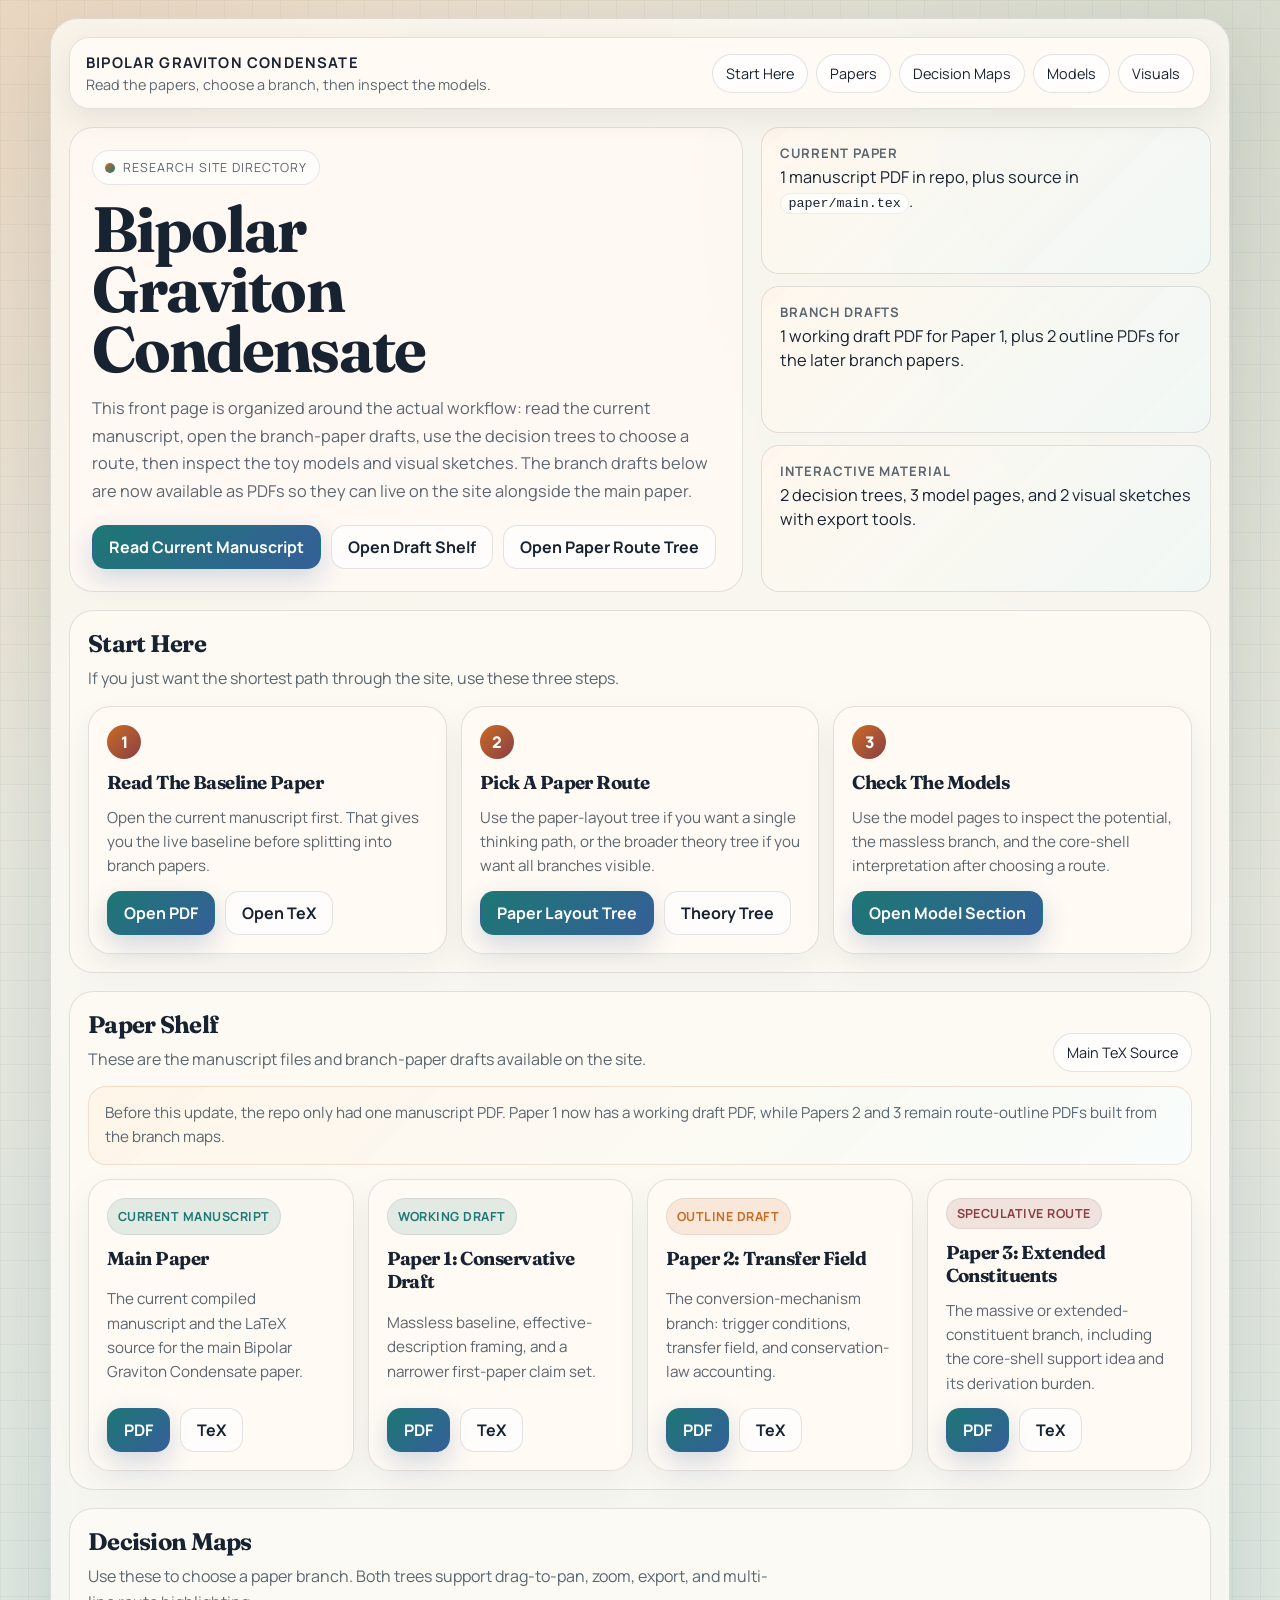
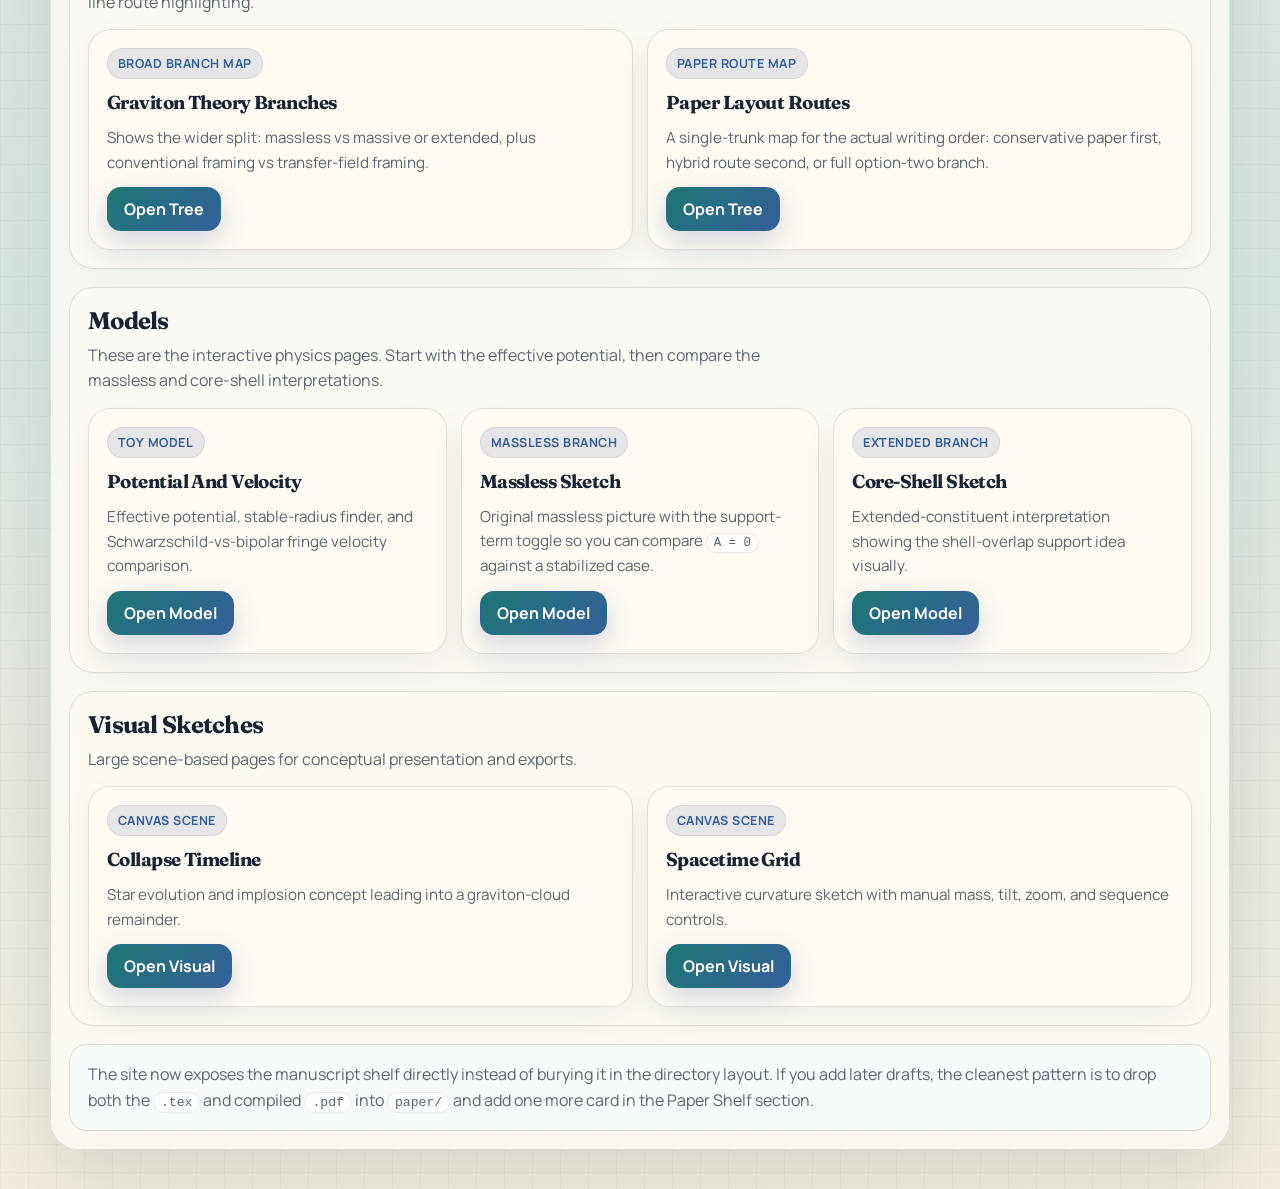
==== commit 0d334ad1: "Add Paper 1 conservative draft" ====
--- a/index.html
+++ b/index.html
@@ -456,7 +456,7 @@
         </div>
         <div class="metric">
           <strong>Branch Drafts</strong>
-          <span>3 new working-outline PDFs for the conservative, transfer-field, and extended-constituent routes.</span>
+          <span>1 working draft PDF for Paper 1, plus 2 outline PDFs for the later branch papers.</span>
         </div>
         <div class="metric">
           <strong>Interactive Material</strong>
@@ -514,7 +514,7 @@
       </div>
 
       <div class="note-band" id="draft-shelf">
-        <p class="note">Before this update, the repo only had one manuscript PDF. The three route PDFs below are new working draft outlines built from the paper branches already mapped in the tree apps.</p>
+        <p class="note">Before this update, the repo only had one manuscript PDF. Paper 1 now has a working draft PDF, while Papers 2 and 3 remain route-outline PDFs built from the branch maps.</p>
       </div>
 
       <div class="grid-4">
@@ -532,13 +532,13 @@
 
         <article class="card">
           <div class="chips">
-            <span class="chip outline">Outline Draft</span>
-          </div>
-          <h3>Paper 1: Conservative Route</h3>
-          <p>Massless baseline, effective-description framing, and narrow claims for a first paper.</p>
-          <div class="card-actions">
-            <a class="button" href="paper/Paper_1_Conservative_Outline.pdf">PDF</a>
-            <a class="text-link" href="paper/Paper_1_Conservative_Outline.tex">TeX</a>
+            <span class="chip current">Working Draft</span>
+          </div>
+          <h3>Paper 1: Conservative Draft</h3>
+          <p>Massless baseline, effective-description framing, and a narrower first-paper claim set.</p>
+          <div class="card-actions">
+            <a class="button" href="paper/Paper_1_Conservative_Draft.pdf">PDF</a>
+            <a class="text-link" href="paper/Paper_1_Conservative_Draft.tex">TeX</a>
           </div>
         </article>
 
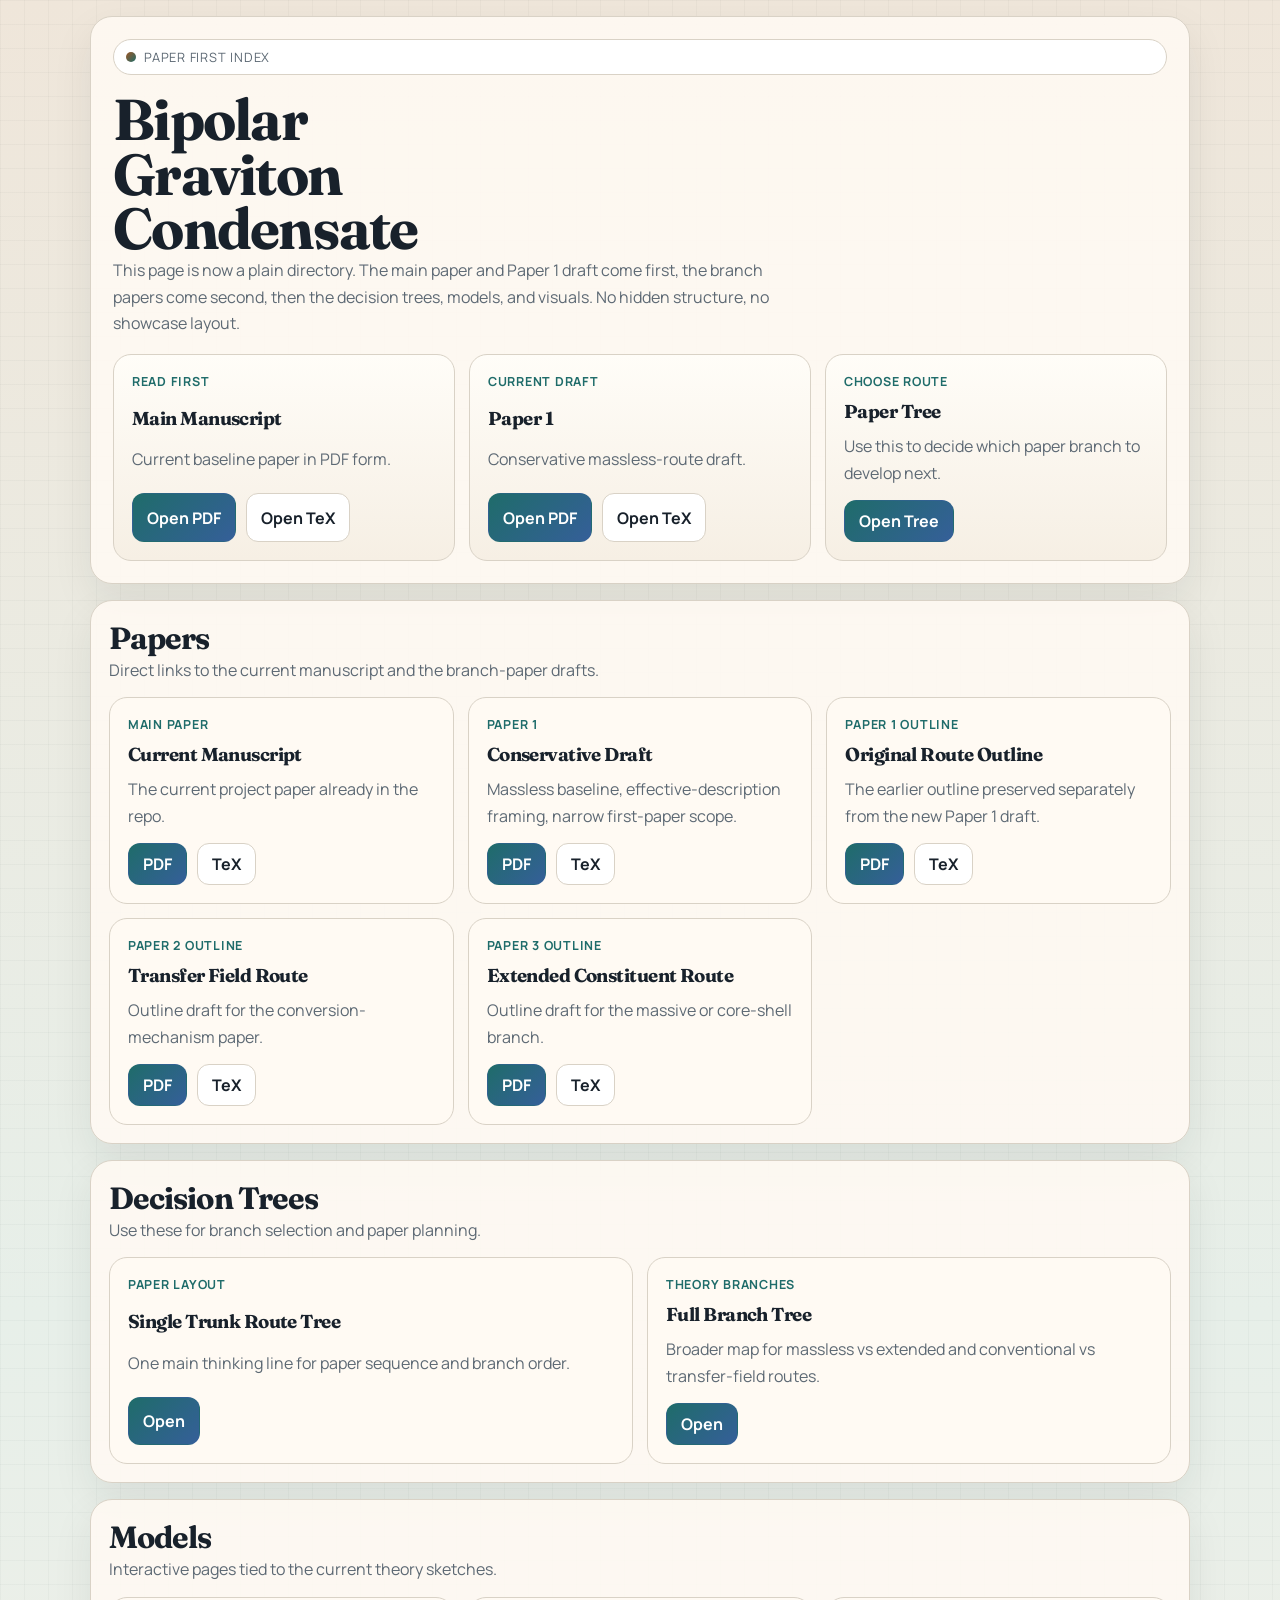
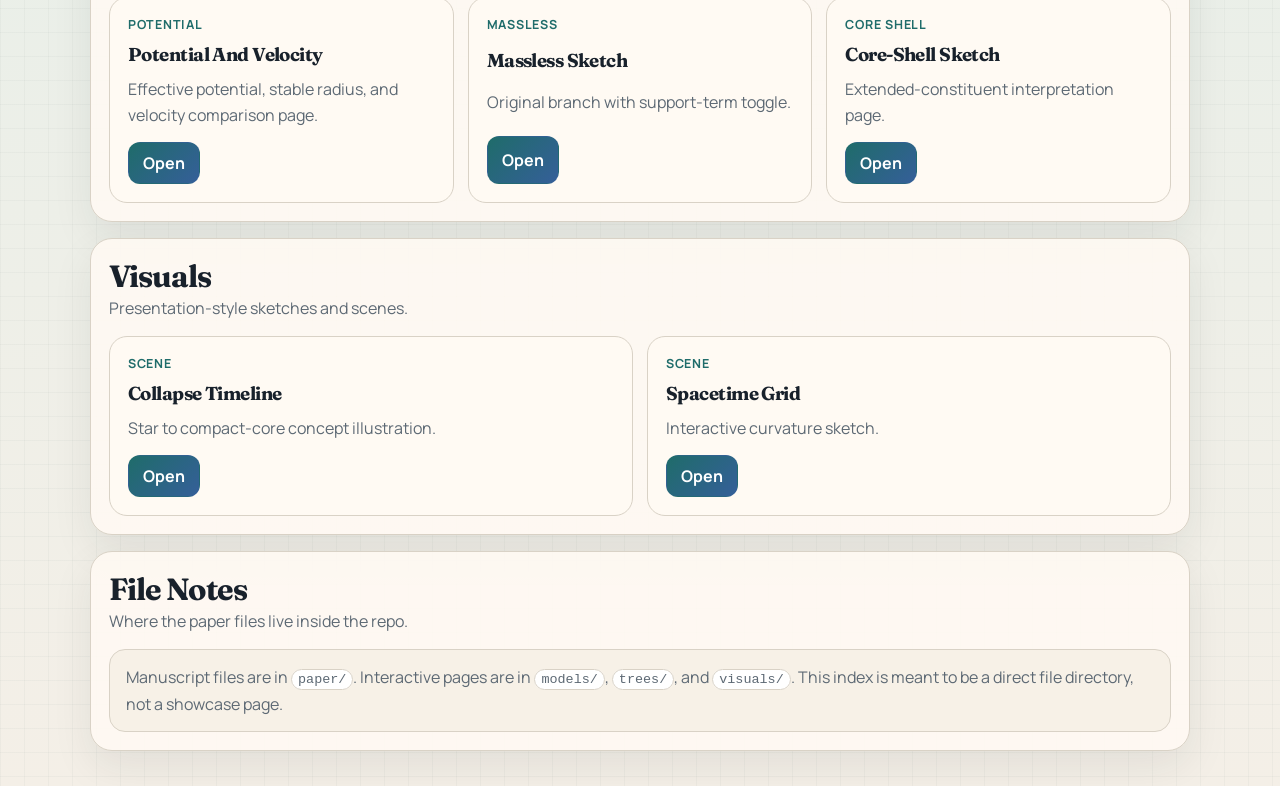
==== commit 8c88322f: "Simplify homepage layout" ====
--- a/index.html
+++ b/index.html
@@ -5,156 +5,71 @@
   <meta name="viewport" content="width=device-width, initial-scale=1" />
   <title>Bipolar Graviton Condensate</title>
   <style>
-    @import url('https://fonts.googleapis.com/css2?family=Fraunces:opsz,wght@9..144,600;9..144,700&family=Manrope:wght@400;500;700;800&display=swap');
+    @import url('https://fonts.googleapis.com/css2?family=Fraunces:opsz,wght@9..144,600;9..144,700&family=Manrope:wght@400;500;700&display=swap');
 
     :root {
-      --bg: #f3ede1;
-      --paper: rgba(255, 250, 244, 0.88);
-      --paper-strong: #fffaf3;
-      --ink: #182331;
-      --muted: #5a6670;
-      --line: rgba(24, 35, 49, 0.12);
-      --shadow: rgba(20, 31, 44, 0.12);
-      --warm: #c96b25;
-      --teal: #1d7774;
-      --blue: #355f99;
-      --rose: #8a3f44;
-    }
-
-    * {
-      box-sizing: border-box;
-    }
-
-    html {
-      scroll-behavior: smooth;
-    }
+      --bg: #f4efe7;
+      --surface: #fffaf3;
+      --surface-soft: #f7f1e7;
+      --ink: #18212b;
+      --muted: #5d6974;
+      --line: #d9d2c6;
+      --accent: #1f6c6a;
+      --accent-2: #9e5524;
+      --shadow: rgba(24, 33, 43, 0.08);
+    }
+
+    * { box-sizing: border-box; }
 
     body {
       margin: 0;
-      min-height: 100vh;
       color: var(--ink);
       font-family: 'Manrope', sans-serif;
       background:
-        radial-gradient(circle at top left, rgba(201, 107, 37, 0.14), transparent 28%),
-        radial-gradient(circle at top right, rgba(29, 119, 116, 0.12), transparent 30%),
-        linear-gradient(rgba(24, 35, 49, 0.035) 1px, transparent 1px),
-        linear-gradient(90deg, rgba(24, 35, 49, 0.035) 1px, transparent 1px),
-        linear-gradient(180deg, #efe8da, #dbe7e2 68%, #f3ede1);
-      background-size: auto, auto, 28px 28px, 28px 28px, auto;
-    }
-
-    .shell {
-      width: min(1180px, calc(100vw - 28px));
-      margin: 18px auto 40px;
-      padding: 18px;
-      border-radius: 28px;
-      border: 1px solid var(--line);
-      background: rgba(255, 252, 247, 0.72);
-      box-shadow: 0 26px 80px var(--shadow);
-      backdrop-filter: blur(12px);
-    }
-
-    .topbar {
-      position: sticky;
-      top: 0;
-      z-index: 20;
-      display: flex;
-      align-items: center;
-      justify-content: space-between;
-      gap: 16px;
-      padding: 14px 16px;
-      border-radius: 20px;
-      border: 1px solid var(--line);
-      background: rgba(255, 251, 245, 0.92);
-      box-shadow: 0 10px 28px rgba(24, 35, 49, 0.08);
-    }
-
-    .brand {
+        linear-gradient(rgba(24, 33, 43, 0.03) 1px, transparent 1px),
+        linear-gradient(90deg, rgba(24, 33, 43, 0.03) 1px, transparent 1px),
+        linear-gradient(180deg, #efe6da, #e7efe9 55%, #f4efe7);
+      background-size: 24px 24px, 24px 24px, auto;
+    }
+
+    .page {
+      width: min(1100px, calc(100vw - 24px));
+      margin: 16px auto 36px;
+    }
+
+    .hero,
+    .section {
+      background: rgba(255, 250, 243, 0.9);
+      border: 1px solid var(--line);
+      border-radius: 22px;
+      box-shadow: 0 16px 40px var(--shadow);
+    }
+
+    .hero {
+      padding: 22px;
       display: grid;
-      gap: 3px;
-    }
-
-    .brand strong {
-      font-size: 0.92rem;
-      letter-spacing: 0.08em;
-      text-transform: uppercase;
-    }
-
-    .brand span {
-      color: var(--muted);
-      font-size: 0.9rem;
-    }
-
-    nav {
-      display: flex;
-      flex-wrap: wrap;
-      gap: 8px;
-    }
-
-    nav a,
-    .mini-link {
-      display: inline-flex;
-      align-items: center;
-      justify-content: center;
-      padding: 9px 13px;
-      border-radius: 999px;
-      border: 1px solid var(--line);
-      background: rgba(255, 255, 255, 0.74);
-      color: var(--ink);
-      text-decoration: none;
-      font-size: 0.9rem;
-      transition: transform 140ms ease, border-color 140ms ease, background 140ms ease;
-    }
-
-    nav a:hover,
-    .mini-link:hover,
-    .button:hover,
-    .text-link:hover {
-      transform: translateY(-1px);
-      border-color: rgba(29, 119, 116, 0.35);
-    }
-
-    .hero {
-      display: grid;
-      grid-template-columns: minmax(0, 1.35fr) minmax(290px, 0.9fr);
       gap: 18px;
-      margin-top: 18px;
-    }
-
-    .panel {
-      padding: 22px;
-      border-radius: 24px;
-      border: 1px solid var(--line);
-      background: var(--paper);
-    }
-
-    .kicker {
+    }
+
+    .tag {
       display: inline-flex;
       align-items: center;
       gap: 8px;
       padding: 8px 12px;
+      border: 1px solid var(--line);
       border-radius: 999px;
-      border: 1px solid rgba(24, 35, 49, 0.1);
-      background: rgba(255, 255, 255, 0.55);
+      background: #fff;
       color: var(--muted);
-      font-size: 0.78rem;
+      font-size: 0.8rem;
       text-transform: uppercase;
-      letter-spacing: 0.08em;
+      letter-spacing: 0.06em;
     }
 
     .dot {
       width: 10px;
       height: 10px;
-      border-radius: 999px;
-      background: linear-gradient(135deg, var(--warm), var(--teal));
-      box-shadow: 0 0 0 0 rgba(29, 119, 116, 0.32);
-      animation: pulse 2.8s infinite;
-    }
-
-    @keyframes pulse {
-      0% { box-shadow: 0 0 0 0 rgba(29, 119, 116, 0.32); }
-      70% { box-shadow: 0 0 0 18px rgba(29, 119, 116, 0); }
-      100% { box-shadow: 0 0 0 0 rgba(29, 119, 116, 0); }
+      border-radius: 50%;
+      background: linear-gradient(135deg, var(--accent-2), var(--accent));
     }
 
     h1,
@@ -166,507 +81,350 @@
     }
 
     h1 {
-      margin-top: 14px;
-      font-size: clamp(2.6rem, 5vw, 4.9rem);
-      line-height: 0.94;
+      font-size: clamp(2.2rem, 4.5vw, 4rem);
+      line-height: 0.95;
       max-width: 10ch;
     }
 
-    .lead {
-      margin: 16px 0 0;
-      max-width: 62ch;
+    h2 {
+      font-size: clamp(1.5rem, 2.4vw, 2.2rem);
+    }
+
+    p {
+      margin: 0;
       color: var(--muted);
-      line-height: 1.68;
-      font-size: 1.02rem;
+      line-height: 1.65;
+    }
+
+    .hero-copy {
+      max-width: 70ch;
+    }
+
+    .quick-grid,
+    .card-grid,
+    .small-grid {
+      display: grid;
+      gap: 14px;
+    }
+
+    .quick-grid {
+      grid-template-columns: repeat(3, minmax(0, 1fr));
+    }
+
+    .card-grid {
+      grid-template-columns: repeat(3, minmax(0, 1fr));
+    }
+
+    .small-grid {
+      grid-template-columns: repeat(2, minmax(0, 1fr));
+    }
+
+    .quick-card,
+    .card {
+      background: var(--surface);
+      border: 1px solid var(--line);
+      border-radius: 18px;
+      padding: 18px;
+      display: grid;
+      gap: 10px;
+    }
+
+    .quick-card {
+      background: linear-gradient(180deg, #fffdf8, #f6efe4);
+    }
+
+    .section {
+      margin-top: 16px;
+      padding: 18px;
+      display: grid;
+      gap: 14px;
+    }
+
+    .section-head {
+      display: flex;
+      justify-content: space-between;
+      align-items: end;
+      gap: 14px;
+      flex-wrap: wrap;
     }
 
     .actions {
       display: flex;
+      gap: 10px;
       flex-wrap: wrap;
-      gap: 10px;
-      margin-top: 20px;
-    }
-
-    .button,
-    .text-link {
+      margin-top: 4px;
+    }
+
+    a.button,
+    a.link {
       display: inline-flex;
       align-items: center;
       justify-content: center;
-      gap: 8px;
-      min-height: 44px;
-      padding: 0 16px;
-      border-radius: 14px;
+      min-height: 42px;
+      padding: 0 14px;
+      border-radius: 12px;
       text-decoration: none;
       font-weight: 700;
-      transition: transform 140ms ease, border-color 140ms ease, background 140ms ease;
-    }
-
-    .button {
+      transition: transform 120ms ease, border-color 120ms ease;
+    }
+
+    a.button {
+      background: linear-gradient(135deg, var(--accent), #355f99);
+      color: #fff;
       border: 1px solid transparent;
-      background: linear-gradient(135deg, var(--teal), var(--blue));
-      color: #fff;
-      box-shadow: 0 10px 26px rgba(53, 95, 153, 0.22);
-    }
-
-    .text-link {
-      border: 1px solid var(--line);
-      background: rgba(255, 255, 255, 0.66);
+    }
+
+    a.link {
+      background: #fff;
       color: var(--ink);
-    }
-
-    .stack {
-      display: grid;
-      gap: 12px;
-    }
-
-    .metric {
-      padding: 16px 18px;
-      border-radius: 18px;
-      border: 1px solid var(--line);
-      background: linear-gradient(135deg, rgba(255, 247, 238, 0.92), rgba(240, 248, 246, 0.88));
-    }
-
-    .metric strong {
-      display: block;
-      margin-bottom: 4px;
-      color: var(--muted);
-      font-size: 0.82rem;
-      text-transform: uppercase;
-      letter-spacing: 0.07em;
-    }
-
-    .metric span {
-      font-size: 1.02rem;
-      line-height: 1.45;
-    }
-
-    .section {
-      margin-top: 18px;
-      padding: 18px;
-      border-radius: 24px;
-      border: 1px solid var(--line);
-      background: rgba(255, 251, 245, 0.68);
-    }
-
-    .section-head {
-      display: flex;
-      align-items: end;
-      justify-content: space-between;
-      gap: 16px;
-      margin-bottom: 14px;
-    }
-
-    .section-head p {
-      margin: 8px 0 0;
-      color: var(--muted);
-      line-height: 1.6;
-      max-width: 68ch;
-    }
-
-    .grid-3,
-    .grid-4,
-    .grid-2 {
-      display: grid;
-      gap: 14px;
-    }
-
-    .grid-3 {
-      grid-template-columns: repeat(3, minmax(0, 1fr));
-    }
-
-    .grid-4 {
-      grid-template-columns: repeat(4, minmax(0, 1fr));
-    }
-
-    .grid-2 {
-      grid-template-columns: repeat(2, minmax(0, 1fr));
-    }
-
-    .card {
-      display: grid;
-      gap: 12px;
-      min-height: 210px;
-      padding: 18px;
-      border-radius: 22px;
-      border: 1px solid var(--line);
-      background: var(--paper-strong);
-      box-shadow: 0 14px 34px rgba(24, 35, 49, 0.06);
-    }
-
-    .card p,
-    .card li,
-    .note {
-      margin: 0;
-      color: var(--muted);
-      line-height: 1.6;
-      font-size: 0.95rem;
-    }
-
-    .step-number {
-      display: inline-flex;
-      align-items: center;
-      justify-content: center;
-      width: 34px;
-      height: 34px;
-      border-radius: 999px;
-      background: linear-gradient(135deg, var(--warm), var(--rose));
-      color: #fff;
-      font-weight: 800;
-    }
-
-    .chips {
-      display: flex;
-      flex-wrap: wrap;
-      gap: 8px;
-    }
-
-    .chip {
-      display: inline-flex;
-      align-items: center;
-      padding: 6px 10px;
-      border-radius: 999px;
+      border: 1px solid var(--line);
+    }
+
+    a.button:hover,
+    a.link:hover {
+      transform: translateY(-1px);
+      border-color: rgba(31, 108, 106, 0.35);
+    }
+
+    .kicker {
       font-size: 0.78rem;
       font-weight: 700;
-      letter-spacing: 0.04em;
+      letter-spacing: 0.06em;
       text-transform: uppercase;
-      border: 1px solid rgba(24, 35, 49, 0.08);
-    }
-
-    .chip.current { background: rgba(29, 119, 116, 0.12); color: var(--teal); }
-    .chip.outline { background: rgba(201, 107, 37, 0.12); color: var(--warm); }
-    .chip.speculative { background: rgba(138, 63, 68, 0.12); color: var(--rose); }
-    .chip.model { background: rgba(53, 95, 153, 0.12); color: var(--blue); }
-
-    .card-actions {
-      display: flex;
-      flex-wrap: wrap;
-      gap: 10px;
-      margin-top: auto;
-    }
-
-    .note-band {
-      margin-bottom: 14px;
+      color: var(--accent);
+    }
+
+    .meta {
+      font-size: 0.9rem;
+      color: var(--muted);
+    }
+
+    .note {
       padding: 14px 16px;
-      border-radius: 18px;
-      border: 1px solid rgba(201, 107, 37, 0.18);
-      background: linear-gradient(135deg, rgba(255, 245, 232, 0.92), rgba(247, 252, 251, 0.9));
-    }
-
-    .footer-note {
-      margin-top: 18px;
-      padding: 16px 18px;
-      border-radius: 18px;
-      border: 1px solid var(--line);
-      background: rgba(246, 251, 251, 0.72);
-      color: var(--muted);
-      line-height: 1.65;
+      border-radius: 16px;
+      border: 1px solid var(--line);
+      background: var(--surface-soft);
     }
 
     code {
-      font-family: "SFMono-Regular", Menlo, Consolas, monospace;
-      font-size: 0.82em;
-      padding: 2px 7px;
+      font-family: ui-monospace, SFMono-Regular, Menlo, Consolas, monospace;
+      font-size: 0.84em;
+      padding: 2px 6px;
       border-radius: 999px;
-      background: rgba(255, 255, 255, 0.7);
-      border: 1px solid rgba(24, 35, 49, 0.08);
-    }
-
-    @media (max-width: 1080px) {
-      .hero,
-      .grid-4,
-      .grid-3,
-      .grid-2 {
-        grid-template-columns: 1fr 1fr;
-      }
-    }
-
-    @media (max-width: 760px) {
-      .shell {
-        width: min(100vw - 16px, 1180px);
-        margin: 8px auto 24px;
-        padding: 10px;
-        border-radius: 18px;
-      }
-
-      .topbar,
-      .hero,
-      .grid-4,
-      .grid-3,
-      .grid-2,
-      .section-head {
+      background: #fff;
+      border: 1px solid var(--line);
+    }
+
+    @media (max-width: 920px) {
+      .quick-grid,
+      .card-grid,
+      .small-grid {
         grid-template-columns: 1fr;
-        flex-direction: column;
-        align-items: stretch;
-      }
-
-      .topbar {
-        position: static;
-      }
-
-      nav {
-        width: 100%;
-      }
-
-      nav a,
-      .mini-link,
-      .button,
-      .text-link {
-        width: 100%;
       }
     }
   </style>
 </head>
 <body>
-  <main class="shell">
-    <header class="topbar">
-      <div class="brand">
-        <strong>Bipolar Graviton Condensate</strong>
-        <span>Read the papers, choose a branch, then inspect the models.</span>
-      </div>
-      <nav aria-label="Sections">
-        <a href="#start">Start Here</a>
-        <a href="#papers">Papers</a>
-        <a href="#trees">Decision Maps</a>
-        <a href="#models">Models</a>
-        <a href="#visuals">Visuals</a>
-      </nav>
-    </header>
-
-    <section class="hero" id="start">
-      <div class="panel">
-        <div class="kicker"><span class="dot"></span> Research Site Directory</div>
+  <main class="page">
+    <section class="hero">
+      <div class="tag"><span class="dot"></span> Paper First Index</div>
+      <div class="hero-copy">
         <h1>Bipolar Graviton Condensate</h1>
-        <p class="lead">
-          This front page is organized around the actual workflow: read the current manuscript,
-          open the branch-paper drafts, use the decision trees to choose a route, then inspect the
-          toy models and visual sketches. The branch drafts below are now available as PDFs so they
-          can live on the site alongside the main paper.
+        <p>
+          This page is now a plain directory. The main paper and Paper 1 draft come first,
+          the branch papers come second, then the decision trees, models, and visuals.
+          No hidden structure, no showcase layout.
         </p>
-        <div class="actions">
-          <a class="button" href="paper/Graviton_Paper.pdf">Read Current Manuscript</a>
-          <a class="text-link" href="#draft-shelf">Open Draft Shelf</a>
-          <a class="text-link" href="trees/graviton-paper-layout-tree/index.html">Open Paper Route Tree</a>
-        </div>
-      </div>
-
-      <aside class="stack">
-        <div class="metric">
-          <strong>Current Paper</strong>
-          <span>1 manuscript PDF in repo, plus source in <code>paper/main.tex</code>.</span>
-        </div>
-        <div class="metric">
-          <strong>Branch Drafts</strong>
-          <span>1 working draft PDF for Paper 1, plus 2 outline PDFs for the later branch papers.</span>
-        </div>
-        <div class="metric">
-          <strong>Interactive Material</strong>
-          <span>2 decision trees, 3 model pages, and 2 visual sketches with export tools.</span>
-        </div>
-      </aside>
+      </div>
+      <div class="quick-grid">
+        <article class="quick-card">
+          <div class="kicker">Read First</div>
+          <h3>Main Manuscript</h3>
+          <p>Current baseline paper in PDF form.</p>
+          <div class="actions">
+            <a class="button" href="paper/Graviton_Paper.pdf">Open PDF</a>
+            <a class="link" href="paper/main.tex">Open TeX</a>
+          </div>
+        </article>
+        <article class="quick-card">
+          <div class="kicker">Current Draft</div>
+          <h3>Paper 1</h3>
+          <p>Conservative massless-route draft.</p>
+          <div class="actions">
+            <a class="button" href="paper/Paper_1_Conservative_Draft.pdf">Open PDF</a>
+            <a class="link" href="paper/Paper_1_Conservative_Draft.tex">Open TeX</a>
+          </div>
+        </article>
+        <article class="quick-card">
+          <div class="kicker">Choose Route</div>
+          <h3>Paper Tree</h3>
+          <p>Use this to decide which paper branch to develop next.</p>
+          <div class="actions">
+            <a class="button" href="trees/graviton-paper-layout-tree/index.html">Open Tree</a>
+          </div>
+        </article>
+      </div>
     </section>
 
     <section class="section">
       <div class="section-head">
         <div>
-          <h2>Start Here</h2>
-          <p>If you just want the shortest path through the site, use these three steps.</p>
+          <h2>Papers</h2>
+          <p>Direct links to the current manuscript and the branch-paper drafts.</p>
         </div>
       </div>
-      <div class="grid-3">
-        <article class="card">
-          <div class="step-number">1</div>
-          <h3>Read The Baseline Paper</h3>
-          <p>Open the current manuscript first. That gives you the live baseline before splitting into branch papers.</p>
-          <div class="card-actions">
-            <a class="button" href="paper/Graviton_Paper.pdf">Open PDF</a>
-            <a class="text-link" href="paper/main.tex">Open TeX</a>
-          </div>
-        </article>
-
-        <article class="card">
-          <div class="step-number">2</div>
-          <h3>Pick A Paper Route</h3>
-          <p>Use the paper-layout tree if you want a single thinking path, or the broader theory tree if you want all branches visible.</p>
-          <div class="card-actions">
-            <a class="button" href="trees/graviton-paper-layout-tree/index.html">Paper Layout Tree</a>
-            <a class="text-link" href="trees/graviton-theory-decision-tree/index.html">Theory Tree</a>
-          </div>
-        </article>
-
-        <article class="card">
-          <div class="step-number">3</div>
-          <h3>Check The Models</h3>
-          <p>Use the model pages to inspect the potential, the massless branch, and the core-shell interpretation after choosing a route.</p>
-          <div class="card-actions">
-            <a class="button" href="#models">Open Model Section</a>
-          </div>
-        </article>
-      </div>
-    </section>
-
-    <section class="section" id="papers">
+      <div class="card-grid">
+        <article class="card">
+          <div class="kicker">Main Paper</div>
+          <h3>Current Manuscript</h3>
+          <p>The current project paper already in the repo.</p>
+          <div class="actions">
+            <a class="button" href="paper/Graviton_Paper.pdf">PDF</a>
+            <a class="link" href="paper/main.tex">TeX</a>
+          </div>
+        </article>
+        <article class="card">
+          <div class="kicker">Paper 1</div>
+          <h3>Conservative Draft</h3>
+          <p>Massless baseline, effective-description framing, narrow first-paper scope.</p>
+          <div class="actions">
+            <a class="button" href="paper/Paper_1_Conservative_Draft.pdf">PDF</a>
+            <a class="link" href="paper/Paper_1_Conservative_Draft.tex">TeX</a>
+          </div>
+        </article>
+        <article class="card">
+          <div class="kicker">Paper 1 Outline</div>
+          <h3>Original Route Outline</h3>
+          <p>The earlier outline preserved separately from the new Paper 1 draft.</p>
+          <div class="actions">
+            <a class="button" href="paper/Paper_1_Conservative_Outline.pdf">PDF</a>
+            <a class="link" href="paper/Paper_1_Conservative_Outline.tex">TeX</a>
+          </div>
+        </article>
+        <article class="card">
+          <div class="kicker">Paper 2 Outline</div>
+          <h3>Transfer Field Route</h3>
+          <p>Outline draft for the conversion-mechanism paper.</p>
+          <div class="actions">
+            <a class="button" href="paper/Paper_2_Transfer_Field_Outline.pdf">PDF</a>
+            <a class="link" href="paper/Paper_2_Transfer_Field_Outline.tex">TeX</a>
+          </div>
+        </article>
+        <article class="card">
+          <div class="kicker">Paper 3 Outline</div>
+          <h3>Extended Constituent Route</h3>
+          <p>Outline draft for the massive or core-shell branch.</p>
+          <div class="actions">
+            <a class="button" href="paper/Paper_3_Extended_Constituent_Outline.pdf">PDF</a>
+            <a class="link" href="paper/Paper_3_Extended_Constituent_Outline.tex">TeX</a>
+          </div>
+        </article>
+      </div>
+    </section>
+
+    <section class="section">
       <div class="section-head">
         <div>
-          <h2>Paper Shelf</h2>
-          <p>These are the manuscript files and branch-paper drafts available on the site.</p>
+          <h2>Decision Trees</h2>
+          <p>Use these for branch selection and paper planning.</p>
         </div>
-        <a class="mini-link" href="paper/main.tex">Main TeX Source</a>
-      </div>
-
-      <div class="note-band" id="draft-shelf">
-        <p class="note">Before this update, the repo only had one manuscript PDF. Paper 1 now has a working draft PDF, while Papers 2 and 3 remain route-outline PDFs built from the branch maps.</p>
-      </div>
-
-      <div class="grid-4">
-        <article class="card">
-          <div class="chips">
-            <span class="chip current">Current Manuscript</span>
-          </div>
-          <h3>Main Paper</h3>
-          <p>The current compiled manuscript and the LaTeX source for the main Bipolar Graviton Condensate paper.</p>
-          <div class="card-actions">
-            <a class="button" href="paper/Graviton_Paper.pdf">PDF</a>
-            <a class="text-link" href="paper/main.tex">TeX</a>
-          </div>
-        </article>
-
-        <article class="card">
-          <div class="chips">
-            <span class="chip current">Working Draft</span>
-          </div>
-          <h3>Paper 1: Conservative Draft</h3>
-          <p>Massless baseline, effective-description framing, and a narrower first-paper claim set.</p>
-          <div class="card-actions">
-            <a class="button" href="paper/Paper_1_Conservative_Draft.pdf">PDF</a>
-            <a class="text-link" href="paper/Paper_1_Conservative_Draft.tex">TeX</a>
-          </div>
-        </article>
-
-        <article class="card">
-          <div class="chips">
-            <span class="chip outline">Outline Draft</span>
-          </div>
-          <h3>Paper 2: Transfer Field</h3>
-          <p>The conversion-mechanism branch: trigger conditions, transfer field, and conservation-law accounting.</p>
-          <div class="card-actions">
-            <a class="button" href="paper/Paper_2_Transfer_Field_Outline.pdf">PDF</a>
-            <a class="text-link" href="paper/Paper_2_Transfer_Field_Outline.tex">TeX</a>
-          </div>
-        </article>
-
-        <article class="card">
-          <div class="chips">
-            <span class="chip speculative">Speculative Route</span>
-          </div>
-          <h3>Paper 3: Extended Constituents</h3>
-          <p>The massive or extended-constituent branch, including the core-shell support idea and its derivation burden.</p>
-          <div class="card-actions">
-            <a class="button" href="paper/Paper_3_Extended_Constituent_Outline.pdf">PDF</a>
-            <a class="text-link" href="paper/Paper_3_Extended_Constituent_Outline.tex">TeX</a>
-          </div>
-        </article>
-      </div>
-    </section>
-
-    <section class="section" id="trees">
-      <div class="section-head">
-        <div>
-          <h2>Decision Maps</h2>
-          <p>Use these to choose a paper branch. Both trees support drag-to-pan, zoom, export, and multi-line route highlighting.</p>
-        </div>
-      </div>
-      <div class="grid-2">
-        <article class="card">
-          <div class="chips">
-            <span class="chip model">Broad Branch Map</span>
-          </div>
-          <h3>Graviton Theory Branches</h3>
-          <p>Shows the wider split: massless vs massive or extended, plus conventional framing vs transfer-field framing.</p>
-          <div class="card-actions">
-            <a class="button" href="trees/graviton-theory-decision-tree/index.html">Open Tree</a>
-          </div>
-        </article>
-
-        <article class="card">
-          <div class="chips">
-            <span class="chip model">Paper Route Map</span>
-          </div>
-          <h3>Paper Layout Routes</h3>
-          <p>A single-trunk map for the actual writing order: conservative paper first, hybrid route second, or full option-two branch.</p>
-          <div class="card-actions">
-            <a class="button" href="trees/graviton-paper-layout-tree/index.html">Open Tree</a>
-          </div>
-        </article>
-      </div>
-    </section>
-
-    <section class="section" id="models">
+      </div>
+      <div class="small-grid">
+        <article class="card">
+          <div class="kicker">Paper Layout</div>
+          <h3>Single Trunk Route Tree</h3>
+          <p>One main thinking line for paper sequence and branch order.</p>
+          <div class="actions">
+            <a class="button" href="trees/graviton-paper-layout-tree/index.html">Open</a>
+          </div>
+        </article>
+        <article class="card">
+          <div class="kicker">Theory Branches</div>
+          <h3>Full Branch Tree</h3>
+          <p>Broader map for massless vs extended and conventional vs transfer-field routes.</p>
+          <div class="actions">
+            <a class="button" href="trees/graviton-theory-decision-tree/index.html">Open</a>
+          </div>
+        </article>
+      </div>
+    </section>
+
+    <section class="section">
       <div class="section-head">
         <div>
           <h2>Models</h2>
-          <p>These are the interactive physics pages. Start with the effective potential, then compare the massless and core-shell interpretations.</p>
+          <p>Interactive pages tied to the current theory sketches.</p>
         </div>
       </div>
-      <div class="grid-3">
-        <article class="card">
-          <div class="chips"><span class="chip model">Toy Model</span></div>
+      <div class="card-grid">
+        <article class="card">
+          <div class="kicker">Potential</div>
           <h3>Potential And Velocity</h3>
-          <p>Effective potential, stable-radius finder, and Schwarzschild-vs-bipolar fringe velocity comparison.</p>
-          <div class="card-actions">
-            <a class="button" href="models/bipolar_graviton_condensate.html">Open Model</a>
-          </div>
-        </article>
-
-        <article class="card">
-          <div class="chips"><span class="chip model">Massless Branch</span></div>
+          <p>Effective potential, stable radius, and velocity comparison page.</p>
+          <div class="actions">
+            <a class="button" href="models/bipolar_graviton_condensate.html">Open</a>
+          </div>
+        </article>
+        <article class="card">
+          <div class="kicker">Massless</div>
           <h3>Massless Sketch</h3>
-          <p>Original massless picture with the support-term toggle so you can compare <code>A = 0</code> against a stabilized case.</p>
-          <div class="card-actions">
-            <a class="button" href="models/bipolar_graviton_massless_canvas.html">Open Model</a>
-          </div>
-        </article>
-
-        <article class="card">
-          <div class="chips"><span class="chip model">Extended Branch</span></div>
+          <p>Original branch with support-term toggle.</p>
+          <div class="actions">
+            <a class="button" href="models/bipolar_graviton_massless_canvas.html">Open</a>
+          </div>
+        </article>
+        <article class="card">
+          <div class="kicker">Core Shell</div>
           <h3>Core-Shell Sketch</h3>
-          <p>Extended-constituent interpretation showing the shell-overlap support idea visually.</p>
-          <div class="card-actions">
-            <a class="button" href="models/bipolar_graviton_core_shell_canvas.html">Open Model</a>
-          </div>
-        </article>
-      </div>
-    </section>
-
-    <section class="section" id="visuals">
+          <p>Extended-constituent interpretation page.</p>
+          <div class="actions">
+            <a class="button" href="models/bipolar_graviton_core_shell_canvas.html">Open</a>
+          </div>
+        </article>
+      </div>
+    </section>
+
+    <section class="section">
       <div class="section-head">
         <div>
-          <h2>Visual Sketches</h2>
-          <p>Large scene-based pages for conceptual presentation and exports.</p>
+          <h2>Visuals</h2>
+          <p>Presentation-style sketches and scenes.</p>
         </div>
       </div>
-      <div class="grid-2">
-        <article class="card">
-          <div class="chips"><span class="chip model">Canvas Scene</span></div>
+      <div class="small-grid">
+        <article class="card">
+          <div class="kicker">Scene</div>
           <h3>Collapse Timeline</h3>
-          <p>Star evolution and implosion concept leading into a graviton-cloud remainder.</p>
-          <div class="card-actions">
-            <a class="button" href="visuals/theory_illustration.html">Open Visual</a>
-          </div>
-        </article>
-
-        <article class="card">
-          <div class="chips"><span class="chip model">Canvas Scene</span></div>
+          <p>Star to compact-core concept illustration.</p>
+          <div class="actions">
+            <a class="button" href="visuals/theory_illustration.html">Open</a>
+          </div>
+        </article>
+        <article class="card">
+          <div class="kicker">Scene</div>
           <h3>Spacetime Grid</h3>
-          <p>Interactive curvature sketch with manual mass, tilt, zoom, and sequence controls.</p>
-          <div class="card-actions">
-            <a class="button" href="visuals/spacetime_grid.html">Open Visual</a>
-          </div>
-        </article>
-      </div>
-    </section>
-
-    <section class="footer-note">
-      The site now exposes the manuscript shelf directly instead of burying it in the directory layout. If you add later drafts, the cleanest pattern is to drop both the <code>.tex</code> and compiled <code>.pdf</code> into <code>paper/</code> and add one more card in the Paper Shelf section.
+          <p>Interactive curvature sketch.</p>
+          <div class="actions">
+            <a class="button" href="visuals/spacetime_grid.html">Open</a>
+          </div>
+        </article>
+      </div>
+    </section>
+
+    <section class="section">
+      <div class="section-head">
+        <div>
+          <h2>File Notes</h2>
+          <p>Where the paper files live inside the repo.</p>
+        </div>
+      </div>
+      <div class="note">
+        <p>
+          Manuscript files are in <code>paper/</code>. Interactive pages are in <code>models/</code>,
+          <code>trees/</code>, and <code>visuals/</code>. This index is meant to be a direct file directory,
+          not a showcase page.
+        </p>
+      </div>
     </section>
   </main>
 </body>
